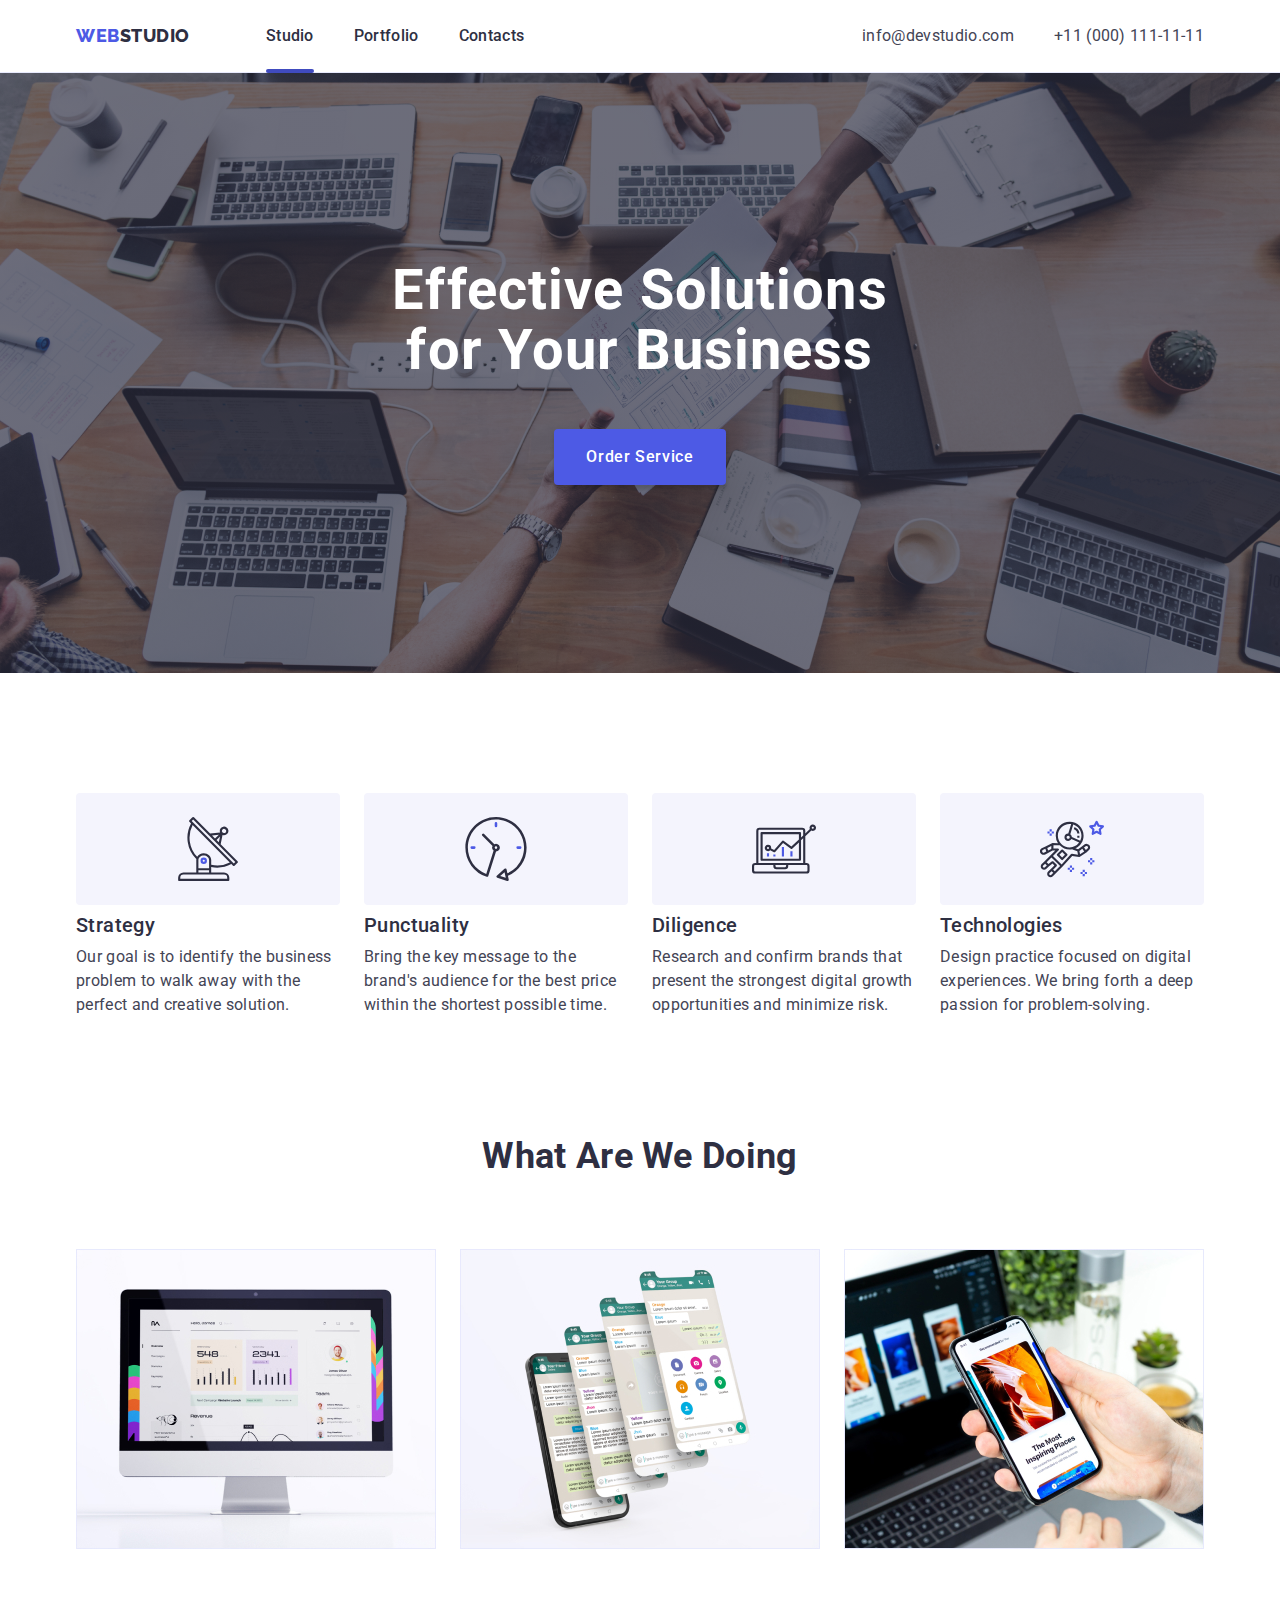
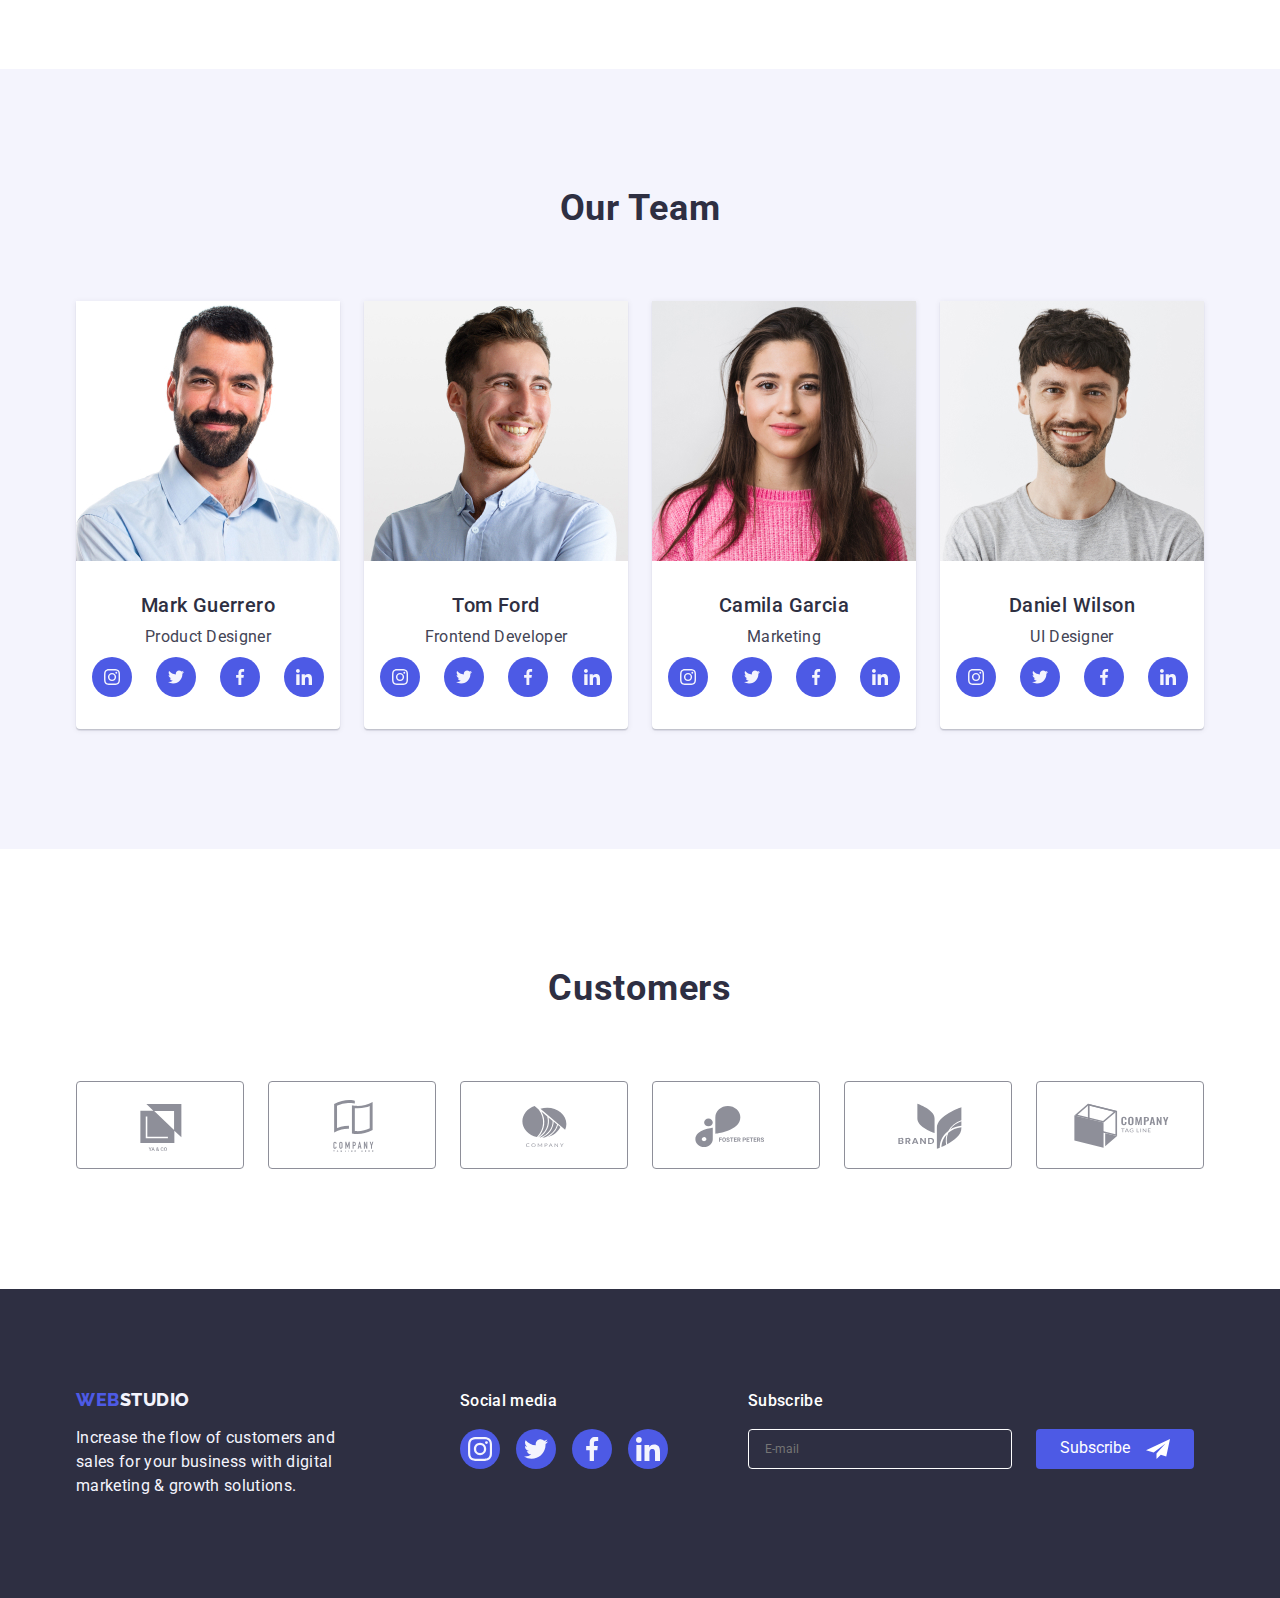
==== index.html @ 0173f6ad "add new css files to index.htlm" ====
<!DOCTYPE html>
<html lang="en">
  <head>
    <meta charset="UTF-8" />
    <meta http-equiv="X-UA-Compatible" content="IE=edge" />
    <meta name="viewport" content="width=device-width, initial-scale=1.0" />
    <title>WebStudio</title>
    <link rel="preconnect" href="https://fonts.googleapis.com" />
    <link rel="preconnect" href="https://fonts.gstatic.com" crossorigin />
    <link
      href="https://fonts.googleapis.com/css2?family=Raleway:wght@800&family=Roboto:wght@400;500;700;900&display=swap"
      rel="stylesheet"
    />
    <link
      rel="stylesheet"
      href="https://cdnjs.cloudflare.com/ajax/libs/modern-normalize/1.1.0/modern-normalize.min.css"
    />
    <link rel="stylesheet" href="./css/reset.css" />
    <link rel="stylesheet" href="./css/vars.css" />
    <link rel="stylesheet" href="./css/components.css" />
    <link rel="stylesheet" href="./css/mobile.css" />
    <link rel="stylesheet" href="./css/tablet.css" />
    <link rel="stylesheet" href="./css/descktop.css" />
    <link rel="stylesheet" href="./css/styles.css" />
  </head>
  <body>
    <!-- Шапка сайту -->
    <header class="header">
      <div class="container main-navigation">
        <nav class="main-navigation">
          <a class="logo link" href="./index.html">
            Web<span class="studio">Studio</span>
          </a>
          <ul class="list site-nav">
            <li class="item">
              <a class="nav-list link current" href="./index.html">Studio</a>
            </li>
            <li class="item">
              <a class="nav-list link" href="./portfolio.html">Portfolio</a>
            </li>
            <li class="item"><a class="nav-list link" href="">Contacts</a></li>
          </ul>
        </nav>

        <address class="address">
          <ul class="list address-list">
            <li class="item">
              <a class="address-contact link" href="mailto:info@devstudio.com"
                >info@devstudio.com</a
              >
            </li>
            <li class="item">
              <a class="address-contact link" href="tel:+110001111111"
                >+11 (000) 111-11-11</a
              >
            </li>
          </ul>
        </address>
      </div>
    </header>

    <main>
      <!-- Герой  -->
      <section class="hero">
        <div class="container hero-container">
          <h1 class="hero-title">Effective Solutions for Your Business</h1>

          <button data-modal-open class="hero-button" type="button">
            <span class="hero-button-text">Order Service</span>
          </button>
          <div data-modal class="backdrop is-hidden">
            <div class="modal">
              <button data-modal-close class="modal-close-button" type="button">
                <svg class="close-button" width="8px" height="8px">
                  <use href="./images/icons.svg#icon-close"></use>
                </svg>
              </button>

              <form class="modal-form">
                <h2 class="modal-form-title">
                  Leave your contacts and we will call you back
                </h2>
                <label class="modal-form-label">
                  <span class="modal-form-name">Name</span>
                  <span class="input-wrapper">
                    <input
                      class="modal-form-input"
                      type="text"
                      name="name"
                      required
                    />
                    <svg class="modal-form-icon" width="18px" height="24px">
                      <use href="./images/icons.svg#icon-profile"></use>
                    </svg>
                  </span>
                </label>
                <label class="modal-form-label">
                  <span class="modal-form-name">Phone</span>
                  <span class="input-wrapper">
                    <input
                      class="modal-form-input"
                      type="tel"
                      name="tel"
                      required
                    />
                    <svg class="modal-form-icon" width="18px" height="24px">
                      <use href="./images/icons.svg#icon-phone"></use>
                    </svg>
                  </span>
                </label>
                <label class="modal-form-label">
                  <span class="modal-form-name">Email</span>
                  <span class="input-wrapper">
                    <input
                      class="modal-form-input"
                      type="email"
                      name="email"
                      required
                    />
                    <svg class="modal-form-icon" width="18px" height="24px">
                      <use href="./images/icons.svg#icon-email"></use>
                    </svg>
                  </span>
                </label>
                <label class="modal-form-label">
                  <span class="modal-form-name">Comment</span>
                  <textarea
                    class="modal-form-comment"
                    name="comment"
                    placeholder="Text input"
                    required
                  ></textarea>
                </label>
                <input
                  class="checkbox visually-hidden"
                  type="checkbox"
                  id="check"
                />
                <label class="checkbox-wrap" for="check">
                  <span class="custom-checkbox">
                    <svg class="custom-icon" width="10px" height="8px">
                      <use href="./images/icons.svg#icon-done"></use>
                    </svg>
                  </span>
                  <p class="checkbox-desc">
                    I accept the terms and conditions of the
                    <a class="checkbox-link" href="">Privacy Policy</a>
                  </p>
                </label>
                <button class="modal-form-button" type="submit">Send</button>
              </form>
            </div>
          </div>
        </div>
      </section>
      <!-- Переваги -->
      <section class="advantages">
        <div class="container">
          <h2 hidden class="advantages-title">Advantages</h2>
          <ul class="list advantages-list">
            <li class="item">
              <div class="icon-container">
                <svg class="advantages-icon" width="64" height="64">
                  <use href="./images/icons.svg#icon-antenna"></use>
                </svg>
              </div>

              <h3 class="advantages-name">Strategy</h3>
              <p class="advantages-desc">
                Our goal is to identify the business problem to walk away with
                the perfect and creative solution.
              </p>
            </li>
            <li class="item">
              <div class="icon-container">
                <svg class="advantages-icon" width="64" height="64">
                  <use href="./images/icons.svg#icon-clock"></use>
                </svg>
              </div>
              <h3 class="advantages-name">Punctuality</h3>
              <p class="advantages-desc">
                Bring the key message to the brand's audience for the best price
                within the shortest possible time.
              </p>
            </li>
            <li class="item">
              <div class="icon-container">
                <svg class="advantages-icon" width="64" height="64">
                  <use href="./images/icons.svg#icon-diagram"></use>
                </svg>
              </div>
              <h3 class="advantages-name">Diligence</h3>
              <p class="advantages-desc">
                Research and confirm brands that present the strongest digital
                growth opportunities and minimize risk.
              </p>
            </li>
            <li class="item">
              <div class="icon-container">
                <svg class="advantages-icon" width="64" height="64">
                  <use href="./images/icons.svg#icon-astronaut"></use>
                </svg>
              </div>
              <h3 class="advantages-name">Technologies</h3>
              <p class="advantages-desc">
                Design practice focused on digital experiences. We bring forth a
                deep passion for problem-solving.
              </p>
            </li>
          </ul>
        </div>
      </section>
      <!-- Чим ми займаємось -->
      <section class="examples">
        <div class="container">
          <h2 class="examples-title">What are we doing</h2>
          <!-- <div class="examples-container"> -->
          <ul class="list examples-container">
            <li class="item">
              <img src="./images/img1.jpg" alt="website" width="360" />
            </li>
            <li class="item">
              <img src="./images/img2.jpg" alt="application" width="360" />
            </li>
            <li class="item">
              <img src="./images/img3.jpg" alt="web application" width="360" />
            </li>
          </ul>
          <!-- </div> -->
        </div>
      </section>
      <!-- Наша команда -->
      <section class="team">
        <div class="container">
          <h2 class="team-title">Our Team</h2>
          <ul class="list team-container">
            <li class="teammates-description">
              <img src="./images/mark.jpg" alt="Mark's photo" width="264" />
              <div class="teammates-description-container">
                <h3 class="teammates-name">Mark Guerrero</h3>
                <p class="teammates-position">Product Designer</p>
                <ul class="social-list list">
                  <li class="social-list-item">
                    <a
                      class="social-links"
                      href="https://www.instagram.com/"
                      target="_blank"
                    >
                      <svg class="social-icon" width="16" height="16">
                        <use href="./images/icons.svg#icon-instagram"></use>
                      </svg>
                    </a>
                  </li>
                  <li class="social-list-item">
                    <a
                      class="social-links"
                      href="https://www.twitter.com/"
                      target="_blank"
                    >
                      <svg class="social-icon" width="16" height="16">
                        <use href="./images/icons.svg#icon-twitter"></use>
                      </svg>
                    </a>
                  </li>
                  <li class="social-list-item">
                    <a
                      class="social-links"
                      href="https://www.facebook.com/"
                      target="_blank"
                    >
                      <svg class="social-icon" width="16" height="16">
                        <use href="./images/icons.svg#icon-facebook"></use>
                      </svg>
                    </a>
                  </li>
                  <li class="social-list-item">
                    <a
                      class="social-links"
                      href="https://linkedin.com/"
                      target="_blank"
                    >
                      <svg class="social-icon" width="16" height="16">
                        <use href="./images/icons.svg#icon-linkedin"></use>
                      </svg>
                    </a>
                  </li>
                </ul>
              </div>
            </li>
            <li class="teammates-description">
              <img src="./images/tom.jpg" alt="Tom's photo" width="264" />
              <div class="teammates-description-container">
                <h3 class="teammates-name">Tom Ford</h3>
                <p class="teammates-position">Frontend Developer</p>
                <ul class="social-list list">
                  <li class="social-list-item">
                    <a
                      class="social-links"
                      href="https://www.instagram.com/"
                      target="_blank"
                    >
                      <svg class="social-icon" width="16" height="16">
                        <use href="./images/icons.svg#icon-instagram"></use>
                      </svg>
                    </a>
                  </li>
                  <li class="social-list-item">
                    <a
                      class="social-links"
                      href="https://www.twitter.com/"
                      target="_blank"
                    >
                      <svg class="social-icon" width="16" height="16">
                        <use href="./images/icons.svg#icon-twitter"></use>
                      </svg>
                    </a>
                  </li>
                  <li class="social-list-item">
                    <a
                      class="social-links"
                      href="https://www.facebook.com/"
                      target="_blank"
                    >
                      <svg class="social-icon" width="16" height="16">
                        <use href="./images/icons.svg#icon-facebook"></use>
                      </svg>
                    </a>
                  </li>
                  <li class="social-list-item">
                    <a
                      class="social-links"
                      href="https://linkedin.com/"
                      target="_blank"
                    >
                      <svg class="social-icon" width="16" height="16">
                        <use href="./images/icons.svg#icon-linkedin"></use>
                      </svg>
                    </a>
                  </li>
                </ul>
              </div>
            </li>
            <li class="teammates-description">
              <img src="./images/camila.jpg" alt="Camila's photo" width="264" />
              <div class="teammates-description-container">
                <h3 class="teammates-name">Camila Garcia</h3>
                <p class="teammates-position">Marketing</p>
                <ul class="social-list list">
                  <li class="social-list-item">
                    <a
                      class="social-links"
                      href="https://www.instagram.com/"
                      target="_blank"
                    >
                      <svg class="social-icon" width="16" height="16">
                        <use href="./images/icons.svg#icon-instagram"></use>
                      </svg>
                    </a>
                  </li>
                  <li class="social-list-item">
                    <a
                      class="social-links"
                      href="https://www.twitter.com/"
                      target="_blank"
                    >
                      <svg class="social-icon" width="16" height="16">
                        <use href="./images/icons.svg#icon-twitter"></use>
                      </svg>
                    </a>
                  </li>
                  <li class="social-list-item">
                    <a
                      class="social-links"
                      href="https://www.facebook.com/"
                      target="_blank"
                    >
                      <svg class="social-icon" width="16" height="16">
                        <use href="./images/icons.svg#icon-facebook"></use>
                      </svg>
                    </a>
                  </li>
                  <li class="social-list-item">
                    <a
                      class="social-links"
                      href="https://linkedin.com/"
                      target="_blank"
                    >
                      <svg class="social-icon" width="16" height="16">
                        <use href="./images/icons.svg#icon-linkedin"></use>
                      </svg>
                    </a>
                  </li>
                </ul>
              </div>
            </li>
            <li class="teammates-description">
              <img src="./images/daniel.jpg" alt="Daniel's photo" width="264" />
              <div class="teammates-description-container">
                <h3 class="teammates-name">Daniel Wilson</h3>
                <p class="teammates-position">UI Designer</p>
                <ul class="social-list list">
                  <li class="social-list-item">
                    <a
                      class="social-links"
                      href="https://www.instagram.com/"
                      target="_blank"
                    >
                      <svg class="social-icon" width="16" height="16">
                        <use href="./images/icons.svg#icon-instagram"></use>
                      </svg>
                    </a>
                  </li>
                  <li class="social-list-item">
                    <a
                      class="social-links"
                      href="https://www.twitter.com/"
                      target="_blank"
                    >
                      <svg class="social-icon" width="16" height="16">
                        <use href="./images/icons.svg#icon-twitter"></use>
                      </svg>
                    </a>
                  </li>
                  <li class="social-list-item">
                    <a
                      class="social-links"
                      href="https://www.facebook.com/"
                      target="_blank"
                    >
                      <svg class="social-icon" width="16" height="16">
                        <use href="./images/icons.svg#icon-facebook"></use>
                      </svg>
                    </a>
                  </li>
                  <li class="social-list-item">
                    <a
                      class="social-links"
                      href="https://linkedin.com/"
                      target="_blank"
                    >
                      <svg class="social-icon" width="16" height="16">
                        <use href="./images/icons.svg#icon-linkedin"></use>
                      </svg>
                    </a>
                  </li>
                </ul>
              </div>
            </li>
          </ul>
        </div>
      </section>
      <!-- Клієнти -->
      <section class="section customers">
        <div class="container">
          <h2 class="customer-section-title">Customers</h2>
          <ul class="customers-list list">
            <li class="customers-item">
              <a class="customers-link" href=""
                ><svg class="customers-icon" width="104" height="56">
                  <use href="./images/icons.svg#icon-Logo1"></use>
                </svg>
              </a>
            </li>
            <li class="customers-item">
              <a href="" class="customers-link"
                ><svg class="customers-icon" width="104" height="56">
                  <use href="./images/icons.svg#icon-Logo2"></use>
                </svg>
              </a>
            </li>
            <li class="customers-item">
              <a href="" class="customers-link"
                ><svg class="customers-icon" width="104" height="56">
                  <use href="./images/icons.svg#icon-Logo3"></use>
                </svg>
              </a>
            </li>
            <li class="customers-item">
              <a href="" class="customers-link"
                ><svg class="customers-icon" width="104" height="56">
                  <use href="./images/icons.svg#icon-Logo4"></use>
                </svg>
              </a>
            </li>
            <li class="customers-item">
              <a href="" class="customers-link">
                <svg class="customers-icon" width="104" height="56">
                  <use href="./images/icons.svg#icon-Logo5"></use>
                </svg>
              </a>
            </li>
            <li class="customers-item">
              <a href="" class="customers-link"
                ><svg class="customers-icon" width="104" height="56">
                  <use href="./images/icons.svg#icon-Logo6"></use>
                </svg>
              </a>
            </li>
          </ul>
        </div>
      </section>
    </main>
    <!-- Футер -->
    <footer class="footer">
      <div class="container footer-container">
        <div class="container-logo">
          <a class="logo link" href="./index.html">
            Web<span class="studio-footer">Studio</span>
          </a>
          <p class="footer-desc">
            Increase the flow of customers and sales for your business with
            digital marketing & growth solutions.
          </p>
        </div>

        <div class="footer-social-container">
          <p class="social-media-title">Social media</p>
          <ul class="list footer-social">
            <li class="footer-social-item">
              <a
                class="footer-social-link"
                href="https://www.instagram.com/"
                target="blank"
                ><svg class="footer-social-icon" width="24" height="24">
                  <use href="./images/icons.svg#icon-instagram"></use>
                </svg>
              </a>
            </li>
            <li class="footer-social-item">
              <a
                class="footer-social-link"
                href="https://www.twitter.com/"
                target="blank"
                ><svg class="footer-social-icon" width="24" height="24">
                  <use href="./images/icons.svg#icon-twitter"></use>
                </svg>
              </a>
            </li>
            <li class="footer-social-item">
              <a
                class="footer-social-link"
                href="https://www.facebook.com/"
                target="blank"
                ><svg class="footer-social-icon" width="24" height="24">
                  <use href="./images/icons.svg#icon-facebook"></use>
                </svg>
              </a>
            </li>
            <li class="footer-social-item">
              <a
                class="footer-social-link"
                href="https://linkedin.com/"
                target="blank"
                ><svg class="footer-social-icon" width="24" height="24">
                  <use href="./images/icons.svg#icon-linkedin"></use>
                </svg>
              </a>
            </li>
          </ul>
        </div>
        <div class="footer-subscribe-container">
          <p class="subscribe-title">Subscribe</p>
          <form class="footer-form-name">
            <label class="footer-form-label">
              <input
                class="footer-form-input"
                type="email"
                name="email"
                placeholder="E-mail"
              />
            </label>
            <button class="footer-subscribe-btn" type="submit">
              Subscribe
              <svg class="footer-subscribe-icon" width="24px" height="24px">
                <use href="./images/icons.svg#icon-subscribe"></use>
              </svg>
            </button>
          </form>
        </div>
      </div>
    </footer>
    <script src="./js/modal.js"></script>
  </body>
</html>
---- css/styles.css ----
:root {
  --main-color: #2e2f42;
  --brand-color: #4d5ae5;
  --white-color: #ffffff;
  --text-color: #434455;
  --cloud-color: #f4f4fd;
  --button-active-color: #404bbf;
  --accent-color: #e7e9fc;
  --main-logo-color: #8e8f99;
  --success-color: #31d0aa;
  --anim-transition: 250ms cubic-bezier(0.4, 0, 0.2, 1);
}

body {
  font-family: "Roboto", sans-serif;
  color: #434455;
  /* position: relative;
  width: 1440px;
  height: 2592px; */
  letter-spacing: 0.02em;
  background: var(--white-color);
}

.container {
  margin-left: auto;
  margin-right: auto;
  width: 1158px;
  padding-left: 15px;
  padding-right: 15px;
  /* outline: 2px solid tomato; */
}
/* Утіліти */
textarea {
  resize: none;
}
.list {
  list-style-type: none;
  padding: 0;
  margin: 0;
}
.link {
  text-decoration: none;
  transition: color var(--anim-transition);
}
img {
  display: block;
}
h1,
h2,
h3,
h4,
h5,
h6,
p {
  margin: 0;
  padding: 0;
}
/* Header */
.main-navigation {
  display: flex;
  align-items: center;
}
.header {
  border-bottom: 1px solid #e7e9fc;
  box-shadow: 0px 2px 1px rgba(46, 47, 66, 0.08),
    0px 1px 1px rgba(46, 47, 66, 0.16), 0px 1px 6px rgba(46, 47, 66, 0.08);
}
.logo {
  font-family: "Raleway", sans-serif;
  font-style: normal;
  font-weight: 800;
  font-size: 18px;
  line-height: 1.17;
  color: var(--brand-color);
  letter-spacing: 0.03em;
  align-items: center;
  text-transform: uppercase;
  text-decoration: none;
  margin-right: 76px;
}

.studio {
  font-family: "Raleway", sans-serif;
  font-style: normal;
  font-weight: 800;
  font-size: 18px;
  line-height: 1.2;
  color: var(--main-color);
  align-items: center;
  text-transform: uppercase;
}
/* Site Nav */
.site-nav {
  display: flex;
}

.site-nav {
  gap: 40px;
}
.site-nav .link {
  display: block;
  padding-top: 24px;
  padding-bottom: 24px;
}
.site-nav .item {
  position: relative;
}
.current::after {
  content: "";
  position: absolute;
  width: 100%;
  height: 4px;
  bottom: -1px;
  left: 0;
  background-color: var(--button-active-color);
  border-radius: 2px;
}
/* Address */
.address {
  display: flex;
  font-style: normal;
  margin-left: auto;
}
.address-list {
  display: flex;
  align-items: center;
  gap: 40px;
}

.nav-list {
  font-style: normal;
  font-weight: 500;
  font-size: 16px;
  line-height: 1.5;
  color: var(--main-color);
}
.list .link:hover,
.list .link:focus {
  color: var(--button-active-color);
}

.address-contact {
  font-style: normal;
  font-weight: 400;
  font-size: 16px;
  line-height: 1.5;
  color: var(--text-color);
  text-decoration: none;
  transition: color var(--anim-transition);
}
.address-contact:hover,
.address-contact:focus {
  color: var(--button-active-color);
}
.address-list .link {
  display: block;
  padding-top: 24px;
  padding-bottom: 24px;
}
/* Hero */
.hero {
  max-width: 1440px;
  height: 600px;
  background: var(--main-color);
  text-align: center;
  margin-left: auto;
  margin-right: auto;
  padding: 188px 0px;
  background-image: linear-gradient(
      rgba(46, 47, 66, 0.7),
      rgba(46, 47, 66, 0.7)
    ),
    url(../images/people-office.jpg);
  background-repeat: no-repeat;
  background-position: center;
  background-size: cover;
}

.hero-title {
  max-width: 496px;
  margin-top: 0;
  margin-bottom: 48px;
  margin-left: auto;
  margin-right: auto;
  font-style: normal;
  font-weight: 700;
  font-size: 56px;
  line-height: 1.07;
  letter-spacing: 0.02em;
  color: var(--white-color);
}
.hero-button {
  display: block;
  transition: background-color var(--anim-transition);
}

.hero-button {
  font-family: "Roboto", sans-serif;
  font-weight: 500;
  font-size: 16px;
  line-height: 1.5;
  letter-spacing: 0.04em;
  margin-top: 48px;
  margin-right: auto;
  margin-left: auto;
  min-width: 169px;
  height: 56px;
  padding: 16px 32px;
  color: var(--white-color);
  background: var(--brand-color);
  box-shadow: 0px 4px 4px rgba(0, 0, 0, 0.15);
  border-radius: 4px;
  border: none;
  cursor: pointer;
}
.hero-button:hover,
.hero-button:focus {
  background-color: var(--button-active-color);
}

/* Advantages */
.advantages {
  padding: 120px 0px;
}
.advantages > ul {
  list-style-type: none;
}
.advantages-list {
  display: flex;
  flex-wrap: wrap;
}
.advantages-list .item {
  width: 264px;
  margin-right: 24px;
}
.advantages-list .item:nth-child(4n) {
  margin-right: 0px;
}
.icon-container {
  display: flex;
  background-color: var(--cloud-color);
  width: 264px;
  height: 112px;
  margin-bottom: 8px;
  border-radius: 4px;
  align-items: center;
  justify-content: center;
}
.advantages-icon {
  width: 64px;
  height: 64px;
}

.advantages-name {
  margin-bottom: 8px;
  font-style: normal;
  font-weight: 500;
  font-size: 20px;
  line-height: 1.2;
  letter-spacing: 0.02em;
  color: var(--main-color);
}
.advantages-desc {
  margin-top: 0;
  margin-bottom: 0;
  font-size: 16px;
  line-height: 1.5;
  color: var(--text-color);
}
/* Examples */
.examples {
  padding-bottom: 120px;
}
.examples > ul {
  list-style-type: none;
}
.examples-title {
  margin-bottom: 72px;
  font-style: normal;
  font-weight: 700;
  font-size: 36px;
  line-height: 1.11;
  text-align: center;
  text-transform: capitalize;
  color: var(--main-color);
}
.examples-container {
  display: flex;
  flex-wrap: wrap;
  gap: 24px;
}
.examples-container .item {
  width: calc((100% - 48px) / 3);
}
/* Team */
.team {
  background: var(--cloud-color);
  padding: 120px 0px;
}
.team > ul {
  list-style-type: none;
}
.team-title {
  margin-bottom: 72px;
  font-style: normal;
  font-weight: 700;
  font-size: 36px;
  line-height: 1.11;
  text-align: center;
  letter-spacing: 0.02em;
  text-transform: capitalize;
  color: var(--main-color);
}
.teammates-description {
  background-color: var(--white-color);
  box-shadow: 0px 1px 6px rgba(46, 47, 66, 0.08),
    0px 1px 1px rgba(46, 47, 66, 0.16), 0px 2px 1px rgba(46, 47, 66, 0.08);
}
.teammates-name {
  margin-bottom: 8px;
  text-align: center;
  font-style: normal;
  font-weight: 500;
  font-size: 20px;
  line-height: 1.2;
  letter-spacing: 0.02em;
  color: var(--main-color);
}
.teammates-position {
  text-align: center;
  margin: 0;
  font-size: 16px;
  line-height: 1.5;
  color: var(--text-color);
}
.team-container {
  display: flex;
  flex-wrap: wrap;
  /* padding-bottom: 120px; */
  gap: 24px;
}
.team-container .teammates-description {
  width: calc((100% - 72px) / 4);
  border-radius: 0px 0px 4px 4px;
}
.teammates-description-container {
  padding: 32px 0;
}
.social-list {
  display: flex;
  margin-top: 8px;
  gap: 24px;
  justify-content: center;
}
.social-list-item {
  width: 40px;
  height: 40px;
}
.social-links {
  display: flex;
  background-color: var(--brand-color);
  width: 100%;
  height: 100%;
  justify-content: center;
  align-items: center;
  border-radius: 50%;
  transition: background-color var(--anim-transition);
}
.social-links:hover,
.social-links:focus {
  background-color: var(--button-active-color);
}

.social-icon {
  fill: var(--cloud-color);
}

/* Costumers */
.customers {
  padding: 120px 0;
}
.customer-section-title {
  margin-bottom: 72px;
  font-weight: 700;
  font-size: 36px;
  line-height: 1.1;
  text-align: center;
  text-transform: capitalize;
  letter-spacing: 0.02em;
  color: var(--main-color);
}
.customers-item {
  flex-basis: calc((100% - 120px) / 6);
  height: 88px;
}
.customers-list {
  display: flex;
  gap: 24px;
}
.customers-link {
  display: flex;
  width: 100%;
  height: 100%;
  border: 1px solid var(--main-logo-color);
  border-radius: 4px;
  align-items: center;
  justify-content: center;
  color: var(--main-logo-color);
  transition: color var(--anim-transition), border var(--anim-transition);
}
.customers-icon {
  fill: currentColor;
}
.customers-link:hover,
.customers-link:focus {
  color: var(--button-active-color);
  border: 1px solid var(--button-active-color);
}
/* Footer */
.footer {
  background: var(--main-color);
  margin-top: 0px;
  margin-bottom: 0px;
  padding: 100px 0px;
}
.footer .container {
  display: flex;
  align-items: baseline;
  text-align: start;
}
.container-logo {
  gap: 120px;
}
.studio-footer {
  font-family: "Raleway", sans-serif;
  font-style: normal;
  font-weight: 800;
  font-size: 18px;
  line-height: 1.2;
  letter-spacing: 0.03em;
  text-transform: uppercase;
  color: var(--cloud-color);
}
.footer-desc {
  max-width: 264px;
  font-size: 16px;
  line-height: 1.5;
  color: var(--cloud-color);
}
.container-logo .logo {
  display: inline-block;
  margin-bottom: 16px;
  font-family: "Raleway", sans-serif;
  font-style: normal;
  font-weight: 800;
  font-size: 18px;
  line-height: 1.17;
  letter-spacing: 0.03em;
  text-transform: uppercase;
}
.footer-social-container {
  margin-left: 120px;
}
.social-media-title {
  font-family: "Roboto";
  font-style: normal;
  font-weight: 500;
  font-size: 16px;
  line-height: 1.5;
  letter-spacing: 0.02em;
  color: var(--white-color);
  margin-bottom: 16px;
}
.footer-social {
  display: flex;
  gap: 16px;
}
.footer-social-item {
  width: 40px;
  height: 40px;
}
.footer-social-link {
  display: flex;
  background-color: var(--brand-color);
  width: 100%;
  height: 100%;
  justify-content: center;
  align-items: center;
  border-radius: 50%;
  transition: background-color var(--anim-transition);
}
.footer-social-link:hover,
.footer-social-link:focus {
  background-color: var(--success-color);
}
.footer-social-icon {
  fill: var(--cloud-color);
}
/* Footer Subscribe Section */
.footer-subscribe-container {
  margin-left: 80px;
}
.footer-form-name {
  display: flex;
  justify-content: center;
}
.subscribe-title {
  font-weight: 500;
  font-size: 16px;
  line-height: 1.5;
  letter-spacing: 0.02em;
  color: var(--white-color);
  margin-bottom: 16px;
}
.footer-subscribe-btn {
  display: flex;
  justify-content: center;
  align-items: center;
  padding: 8px 24px;
  margin-left: 24px;
  gap: 16px;
  border: none;
  border-radius: 4px;
  color: var(--white-color);
  background-color: var(--brand-color);
  transition: background-color var(--anim-transition);
  cursor: pointer;
}
.footer-subscribe-btn:hover,
.footer-subscribe-btn:focus {
  background-color: var(--button-active-color);
}
.footer-subscribe-icon {
  fill: var(--white-color);
}
.footer-form-input {
  height: 40px;
  width: 264px;
  padding: 8px 16px;
  color: var(--white-color);
  font-weight: 400;
  font-size: 12px;
  line-height: 2;
  border: 1px solid var(--white-color);
  border-radius: 4px;
  background-color: var(--main-color);
  outline: 1px solid transparent;
  transition: color var(--anim-transition),
    background-color var(--anim-transition), border-color var(--anim-transition);
}
.footer-form-input:hover,
.footer-form-input:focus {
  color: black;
  background-color: var(--white-color);
  border-color: var(--button-active-color);
}

/* Portfolio */

/* Filters */
.filters {
  padding-top: 96px;
  padding-bottom: 120px;
}
.filters > ul {
  list-style-type: none;
}
.filters-button {
  font-family: "Roboto", sans-serif;
  font-weight: 500;
  font-size: 16px;
  padding: 12px 24px;
  line-height: 1.5;
  letter-spacing: 0.04em;
  color: var(--brand-color);
  background: var(--cloud-color);
  border: 1px solid var(--accent-color);
  border-radius: 4px;
  cursor: pointer;
  transition: background-color var(--anim-transition),
    color var(--anim-transition), box-shadow var(--anim-transition),
    border var(--anim-transition);
}

.filters-button:hover,
.filters-button:focus {
  background-color: var(--button-active-color);
  color: var(--white-color);
  box-shadow: 0px 3px 1px rgba(0, 0, 0, 0.1), 0px 2px 1px rgba(0, 0, 0, 0.08),
    0px 2px 2px rgba(0, 0, 0, 0.12);
  /* border-radius: 4px; */
  border: 1px solid transparent;
}
.filters-container {
  display: flex;
  flex-wrap: wrap;
  margin-bottom: 72px;
  justify-content: center;
}
.filters-container .item {
  margin-right: 24px;
}
.filters-container .item:nth-child(5n) {
  margin-right: 0px;
}
/* Examples Portafolio */

.img-box {
  position: relative;
  overflow: hidden;
}
.overlay {
  position: absolute;
  top: 0;
  left: 0;
  width: 360px;
  height: 300px;
  background-color: var(--brand-color);
  padding: 40px 32px;
  color: var(--white-color);
  font-weight: 400;
  font-size: 16px;
  line-height: 1.5;
  letter-spacing: 0.02em;
  transform: translateY(100%);
  transition: transform var(--anim-transition);
}
.project-list .item:hover .overlay {
  transform: translateY(0%);
}

.project-title {
  margin-bottom: 8px;
  font-style: normal;
  font-weight: 500;
  font-size: 20px;
  line-height: 1.2;
  letter-spacing: 0.02em;
  color: var(--main-color);
}
.project-desc {
  font-style: normal;
  font-weight: 400;
  font-size: 16px;
  line-height: 1.5;
  letter-spacing: 0.02em;
  color: var(--text-color);
}
.project-list {
  display: flex;
  flex-wrap: wrap;
  row-gap: 48px;
  column-gap: 24px;
}
.project-link {
  display: block;
  transition: box-shadow var(--anim-transition);
}
.project-list .item {
  width: calc((100% - 48px) / 3);
}
.project-list .item:nth-child(3n) {
  margin-right: 0px;
}

.project-list-description {
  border-bottom: 1px solid var(--accent-color);
  border-left: 1px solid var(--accent-color);
  border-right: 1px solid var(--accent-color);
  padding: 32px 16px;
}
.project-link:hover,
.project-link:focus {
  box-shadow: 0px 1px 6px rgba(46, 47, 66, 0.08),
    0px 1px 1px rgba(46, 47, 66, 0.16), 0px 2px 1px rgba(46, 47, 66, 0.08);
}
/* Modal */
.backdrop.is-hidden {
  opacity: 0;
  visibility: hidden;
  pointer-events: none;
}
.backdrop {
  position: fixed;
  z-index: 100;
  top: 0;
  left: 0;
  width: 100%;
  height: 100%;
  background-color: rgba(46, 47, 66, 0.4);
  opacity: 1;
  transition: opacity var(--anim-transition), transform var(--anim-transition),
    visibility var(--anim-transition);
}
.is-hidden {
  visibility: hidden;
  opacity: 0;
  pointer-events: none;
  transform: scale(1.2);
}
.modal {
  position: absolute;
  width: 408px;
  min-height: 584px;
  top: 50%;
  left: 50%;
  transform: translate(-50%, -50%);
  background: #fcfcfc;
  box-shadow: 0px 1px 1px rgba(0, 0, 0, 0.14), 0px 1px 3px rgba(0, 0, 0, 0.12),
    0px 2px 1px rgba(0, 0, 0, 0.2);
  border-radius: 4px;
  transition: transform var(--anim-transition);
}
.backdrop.is-hidden .modal {
  transform: translate(0);
}

.modal-close-button {
  position: absolute;
  top: 24px;
  right: 24px;
  display: flex;
  justify-content: center;
  align-items: center;
  width: 24px;
  height: 24px;
  background: var(--accent-color);
  border: 1px solid rgba(0, 0, 0, 0.1);
  border-radius: 50%;
  cursor: pointer;
  transition: background-color var(--anim-transition),
    fill var(--anim-transition);
}

.modal-close-button:hover,
.modal-close-button:focus {
  background-color: var(--button-active-color);
}
.modal-close-button:hover .close-button {
  fill: var(--white-color);
}
.modal-form {
  position: absolute;
  top: 72px;
  left: 24px;
}
.modal-form-label {
  display: flex;
  flex-direction: column;
  gap: 8px;
  align-items: flex-start;
}
.modal-form-label:not(:last-child) {
  margin-bottom: 8px;
}
.modal-form-title {
  font-weight: 500;
  font-size: 16px;
  line-height: 1.5;
  margin-bottom: 16px;
  text-align: center;
  letter-spacing: 0.02em;
  color: var(--main-color);
}
.input-wrapper {
  position: relative;
}
.modal-form-icon {
  position: absolute;
  top: 8px;
  left: 16px;
  fill: var(--main-color);
}
.modal-form-input {
  display: block;
  width: 100%;
}
.modal-form-name {
  font-weight: 400;
  font-size: 12px;
  line-height: 1.17;
  letter-spacing: 0.01em;
  color: var(--main-logo-color);
}
.modal-form-input,
.modal-form-comment {
  height: 40px;
  width: 360px;
  padding: 8px 16px;
  padding-left: 40px;
  outline: 1px solid transparent;
  border: 1px solid rgba(46, 47, 66, 0.4);
  border-radius: 4px;
  transition: border-color var(--anim-transition), fill var(--anim-transition);
}
.modal-form-comment {
  padding-left: 16px;
}
.modal-form-comment {
  height: 120px;
}
.modal-form-comment::placeholder {
  font-weight: 400;
  font-size: 12px;
  line-height: 1.17;
  letter-spacing: 0.04em;
  color: rgba(46, 47, 66, 0.4);
}

.modal-form-input:hover,
.modal-form-input:focus {
  border-color: var(--brand-color);
}
.modal-form-input:hover ~ .modal-form-icon,
.modal-form-input:focus ~ .modal-form-icon {
  fill: var(--brand-color);
}
.modal-form-comment:hover,
.modal-form-comment:focus {
  border-color: var(--brand-color);
}
.visually-hidden {
  position: absolute;
  width: 1px;
  height: 1px;
  margin: -1px;
  border: 0;
  padding: 0;

  white-space: nowrap;
  clip-path: inset(100%);
  clip: rect(0 0 0 0);
  overflow: hidden;
}
.custom-checkbox {
  display: flex;
  align-items: center;
  justify-content: center;
  width: 16px;
  height: 16px;
  border: 1px solid rgba(46, 47, 66, 0.4);
  border-radius: 2px;
  color: transparent;
  transition: background-color var(--anim-transition),
    border-colo var(--anim-transition), color var(--anim-transition);
  cursor: pointer;
}

.checkbox-wrap {
  display: flex;
  align-items: center;
}
.custom-icon {
  fill: currentColor;
  transition: fill var(--anim-transition) 250ms;
}

.checkbox:checked + .checkbox-wrap > .custom-checkbox {
  background-color: var(--button-active-color);
  border-color: transparent;
  color: var(--white-color);
}

.checkbox-desc {
  font-weight: 400;
  font-size: 12px;
  line-height: 1.17;
  letter-spacing: 0.04em;
  color: var(--main-logo-color);
  margin-left: 8px;
}

.checkbox-link {
  color: var(--brand-color);
}
.checkbox-link:hover,
.checkbox-link:focus {
  color: var(--button-active-color);
}
.modal-form-button {
  display: block;
  background-color: var(--brand-color);
  color: var(--white-color);
  border: none;
  box-shadow: 0px 4px 4px rgba(0, 0, 0, 0.15);
  border-radius: 4px;
  cursor: pointer;
  padding: 16px 32px;
  min-width: 170px;
  margin: 20px auto;
  transition: background-color var(--anim-transition);
}
.modal-form-button:hover,
.modal-form-button:focus {
  background-color: var(--button-active-color);
}
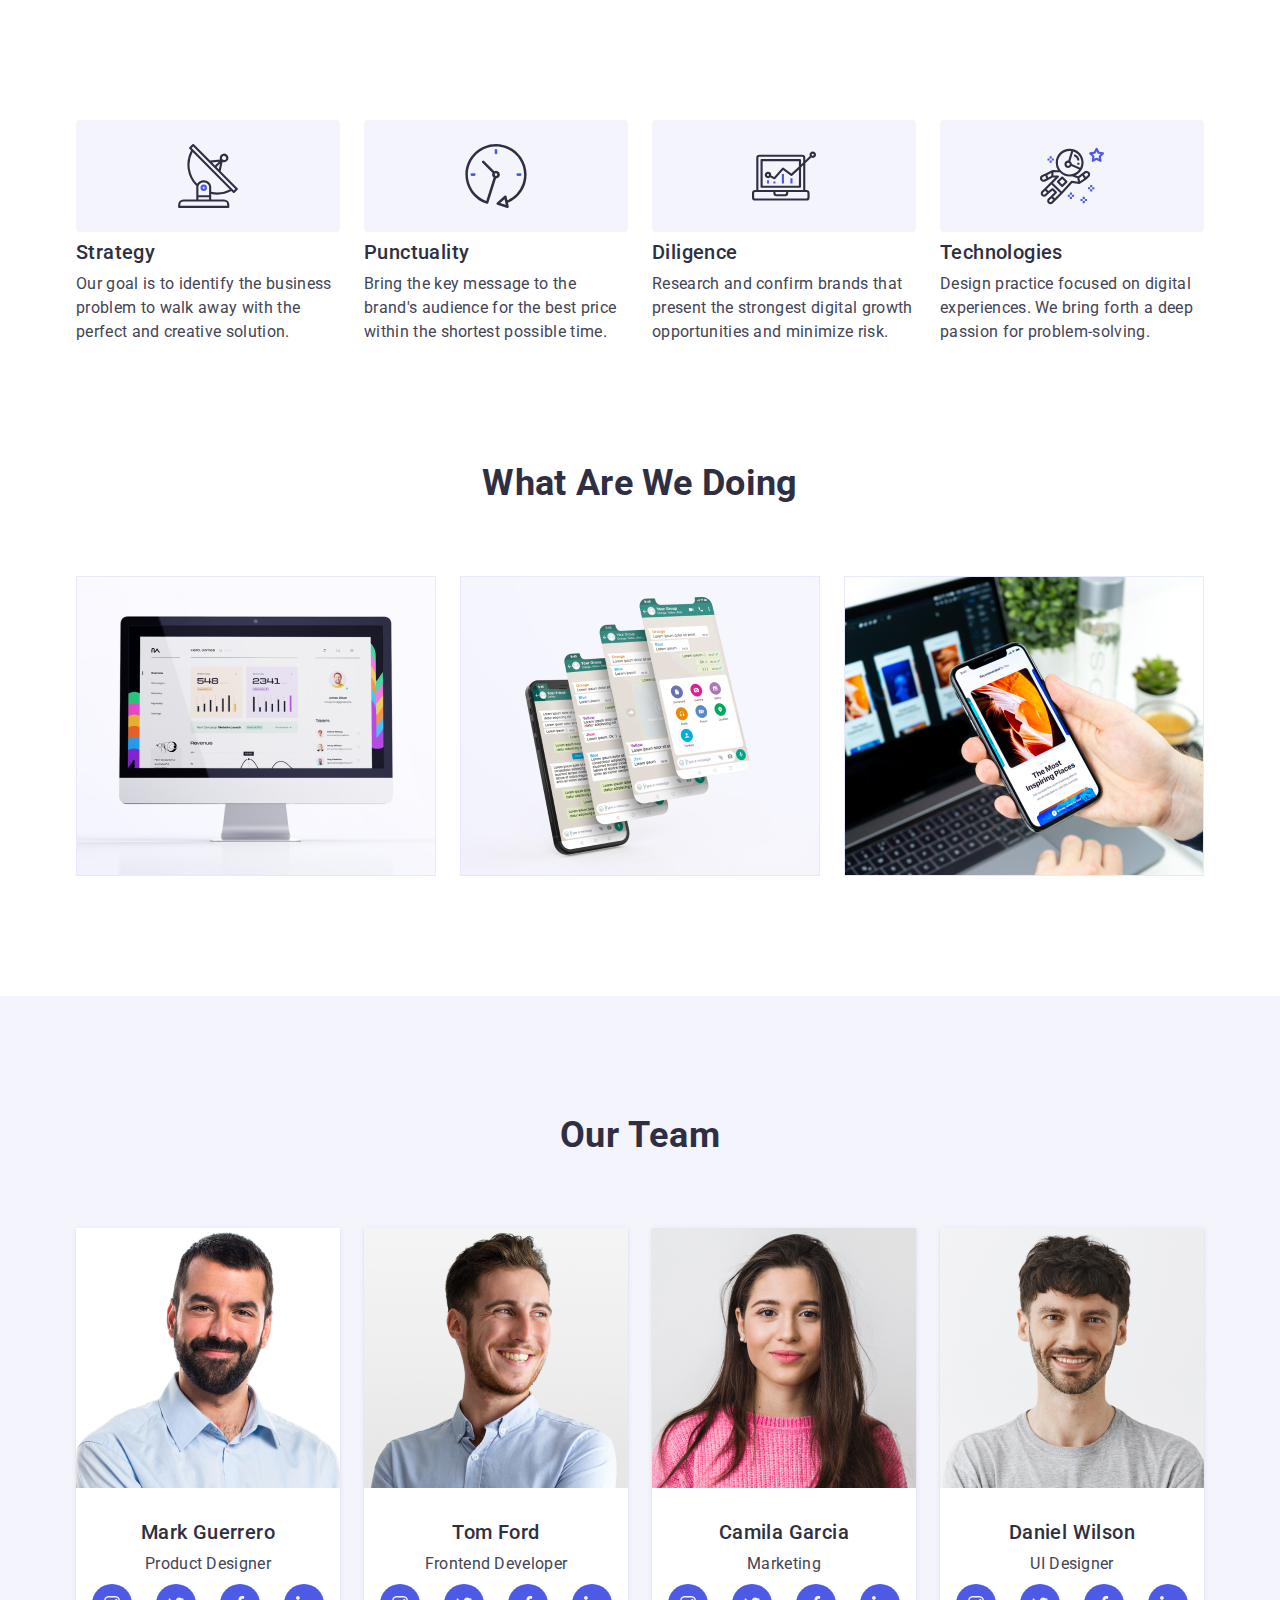
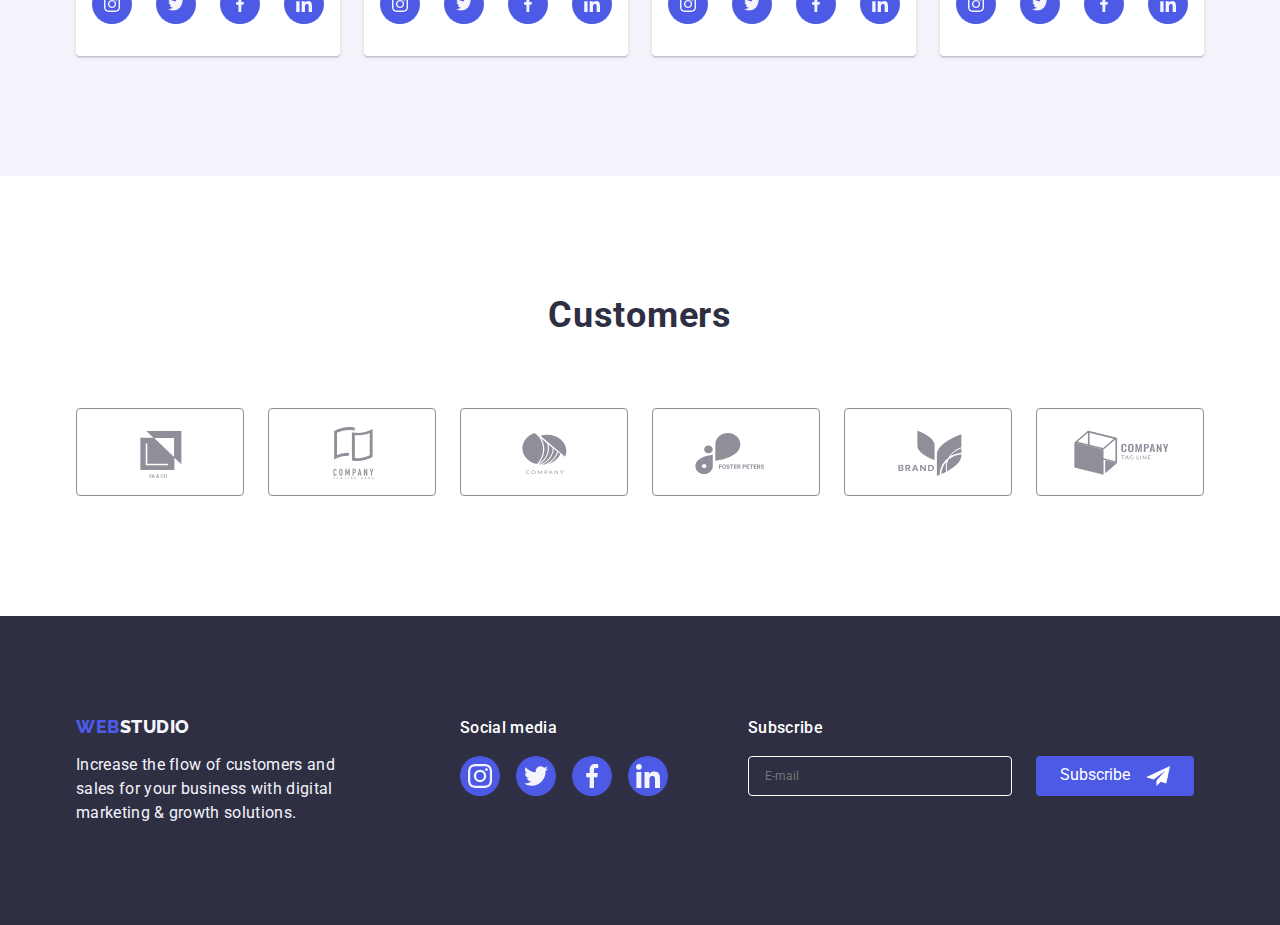
==== commit f5145f90: "doing adaptive" ====
--- a/index.html
+++ b/index.html
@@ -15,6 +15,11 @@
       rel="stylesheet"
       href="https://cdnjs.cloudflare.com/ajax/libs/modern-normalize/1.1.0/modern-normalize.min.css"
     />
+    <style>
+      .overlay {
+        opacity: 0;
+      }
+    </style>
     <link rel="stylesheet" href="./css/reset.css" />
     <link rel="stylesheet" href="./css/vars.css" />
     <link rel="stylesheet" href="./css/components.css" />
@@ -25,7 +30,7 @@
   </head>
   <body>
     <!-- Шапка сайту -->
-    <header class="header">
+    <!-- <header class="header">
       <div class="container main-navigation">
         <nav class="main-navigation">
           <a class="logo link" href="./index.html">
@@ -57,11 +62,11 @@
           </ul>
         </address>
       </div>
-    </header>
+    </header> -->
 
     <main>
       <!-- Герой  -->
-      <section class="hero">
+      <!-- <section class="hero">
         <div class="container hero-container">
           <h1 class="hero-title">Effective Solutions for Your Business</h1>
 
@@ -152,7 +157,7 @@
             </div>
           </div>
         </div>
-      </section>
+      </section> -->
       <!-- Переваги -->
       <section class="advantages">
         <div class="container">
@@ -214,7 +219,7 @@
       <section class="examples">
         <div class="container">
           <h2 class="examples-title">What are we doing</h2>
-          <!-- <div class="examples-container"> -->
+
           <ul class="list examples-container">
             <li class="item">
               <img src="./images/img1.jpg" alt="website" width="360" />
@@ -226,7 +231,6 @@
               <img src="./images/img3.jpg" alt="web application" width="360" />
             </li>
           </ul>
-          <!-- </div> -->
         </div>
       </section>
       <!-- Наша команда -->
--- a/css/vars.css
+++ b/css/vars.css
@@ -0,0 +1,12 @@
+:root {
+  --main-color: #2e2f42;
+  --brand-color: #4d5ae5;
+  --white-color: #ffffff;
+  --text-color: #434455;
+  --cloud-color: #f4f4fd;
+  --button-active-color: #404bbf;
+  --accent-color: #e7e9fc;
+  --main-logo-color: #8e8f99;
+  --success-color: #31d0aa;
+  --anim-transition: 250ms cubic-bezier(0.4, 0, 0.2, 1);
+}
--- a/css/components.css
+++ b/css/components.css
@@ -0,0 +1,27 @@
+body {
+  font-family: "Roboto", sans-serif;
+  color: #434455;
+  /* position: relative;
+  width: 1440px;
+  height: 2592px; */
+  letter-spacing: 0.02em;
+  background: var(--white-color);
+}
+.list {
+  list-style-type: none;
+  padding: 0;
+  margin: 0;
+}
+.visually-hidden {
+  position: absolute;
+  width: 1px;
+  height: 1px;
+  margin: -1px;
+  border: 0;
+  padding: 0;
+
+  white-space: nowrap;
+  clip-path: inset(100%);
+  clip: rect(0 0 0 0);
+  overflow: hidden;
+}
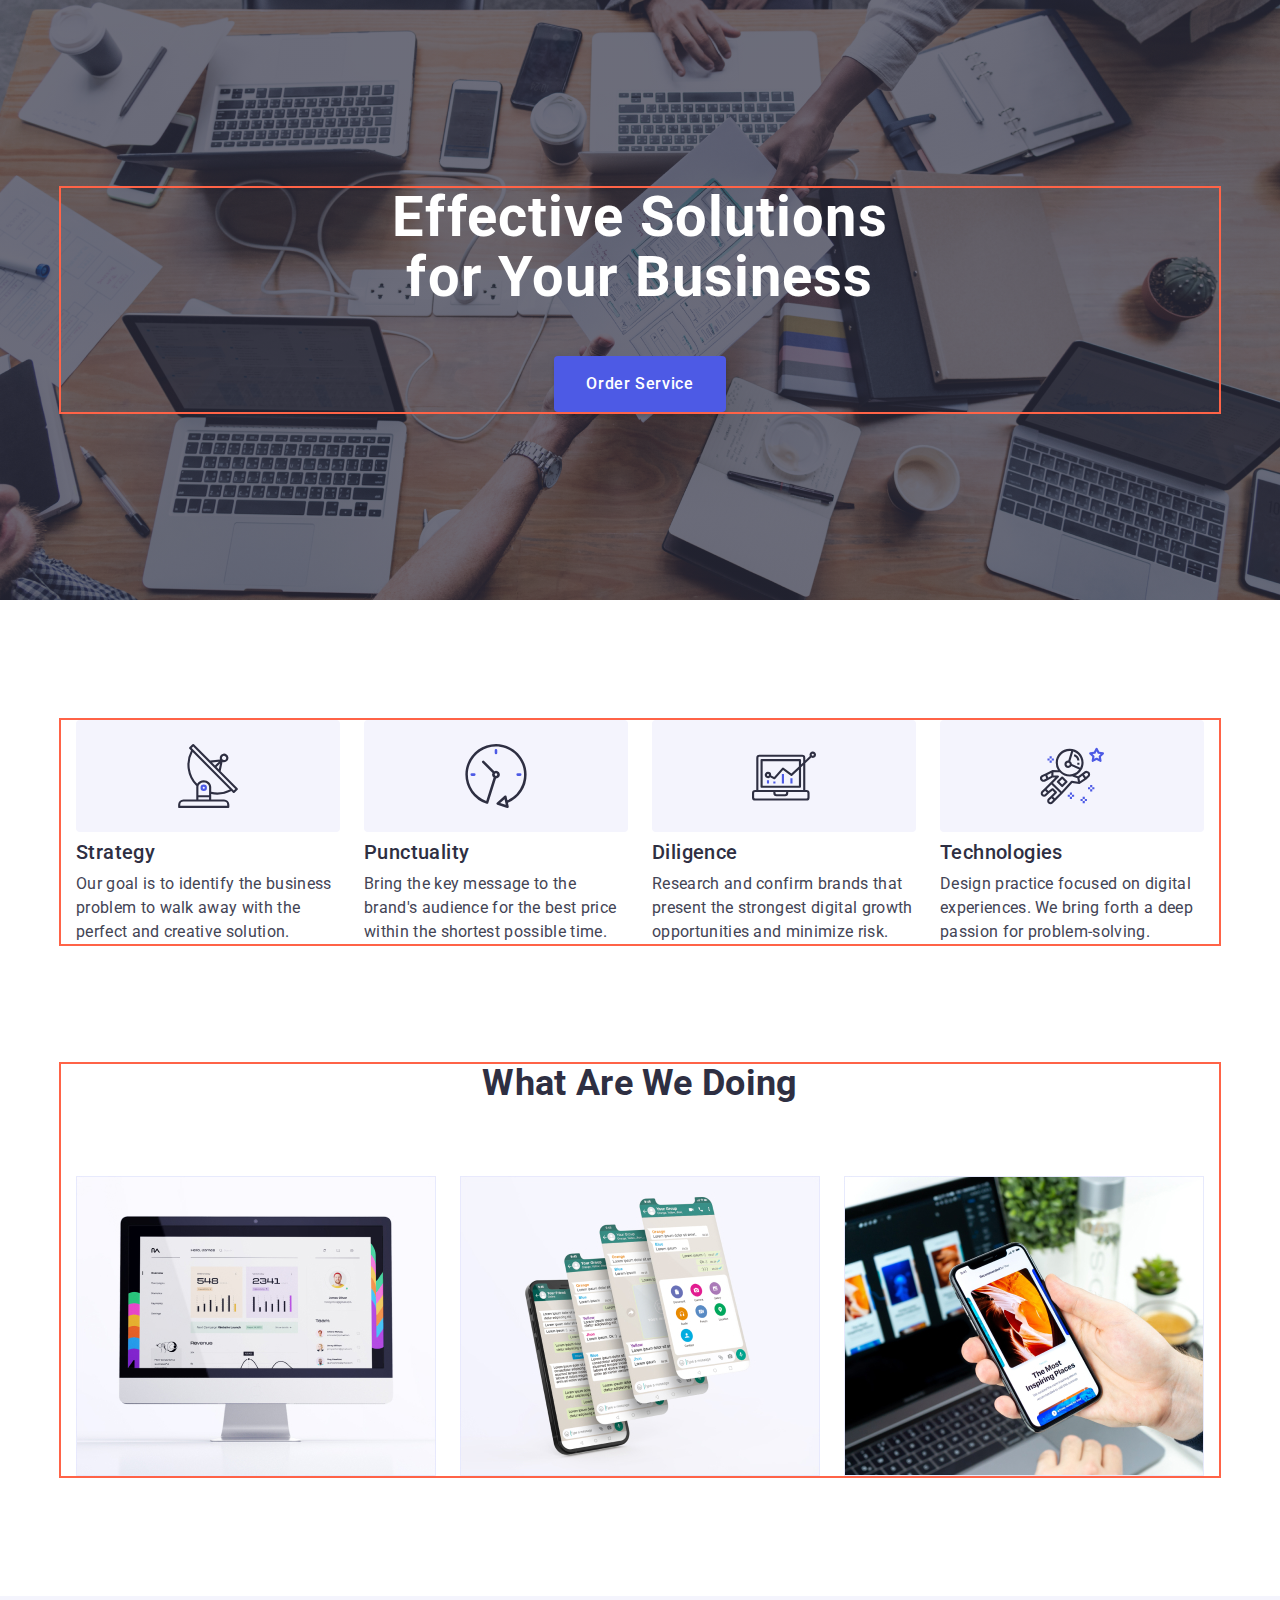
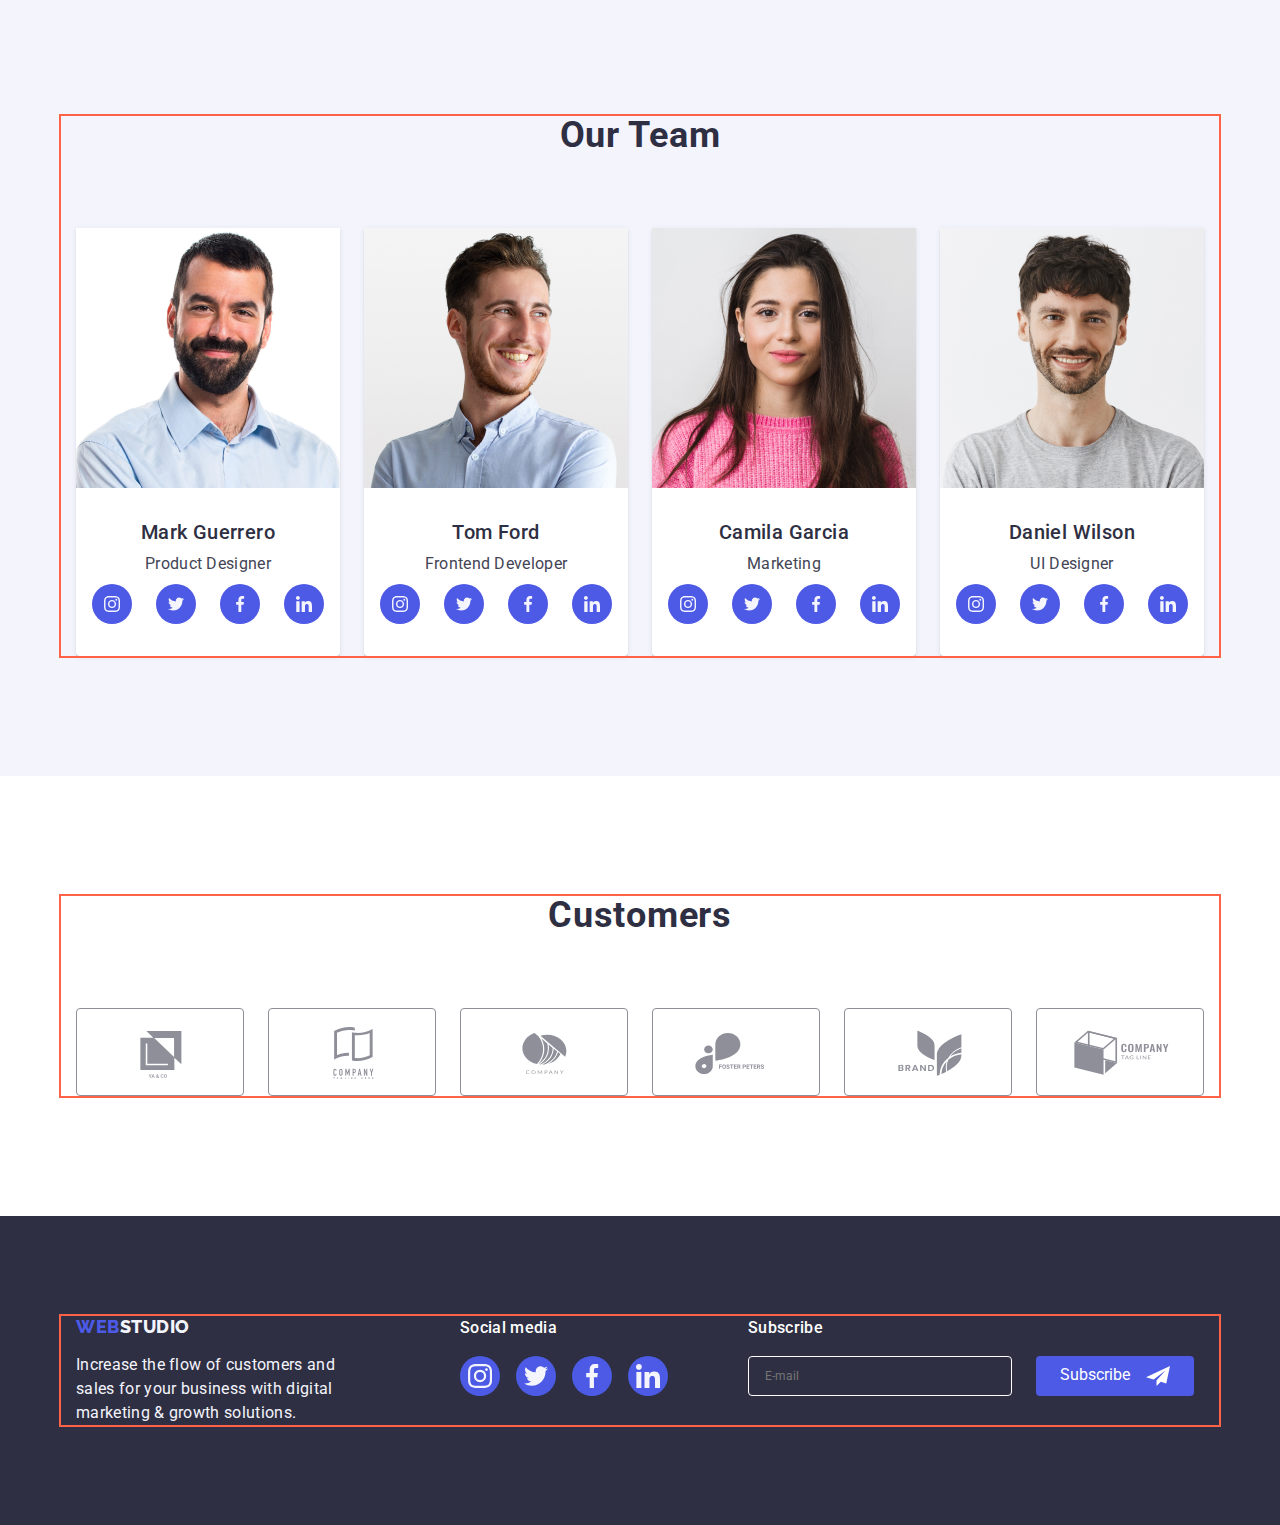
==== commit 21c017ea: "adaptive" ====
--- a/index.html
+++ b/index.html
@@ -66,7 +66,7 @@
 
     <main>
       <!-- Герой  -->
-      <!-- <section class="hero">
+      <section class="hero">
         <div class="container hero-container">
           <h1 class="hero-title">Effective Solutions for Your Business</h1>
 
@@ -157,7 +157,7 @@
             </div>
           </div>
         </div>
-      </section> -->
+      </section>
       <!-- Переваги -->
       <section class="advantages">
         <div class="container">
--- a/css/mobile.css
+++ b/css/mobile.css
@@ -0,0 +1,325 @@
+.container {
+  width: 100%;
+  margin-left: auto;
+  margin-right: auto;
+  padding-left: 16px;
+  padding-right: 16px;
+  text-align: center;
+  outline: 2px solid tomato;
+}
+/* Advantages */
+.advantages {
+  padding-top: 96px;
+  padding-bottom: 96px;
+}
+.advantages-list {
+  display: block;
+}
+.advantages-list .item {
+  margin-bottom: 72px;
+}
+.advantages-name {
+  margin-bottom: 8px;
+  font-style: normal;
+  font-weight: 700;
+  font-size: 36px;
+  line-height: 1.2;
+  letter-spacing: 0.02em;
+  text-align: center;
+  text-transform: capitalize;
+  color: var(--main-color);
+}
+.advantages-desc {
+  margin-top: 0;
+  margin-bottom: 0;
+  font-weight: 500;
+  font-size: 16px;
+  line-height: 1.5;
+  text-align: left;
+  letter-spacing: 0.02em;
+  width: 100%;
+  color: var(--text-color);
+}
+.advantages-icon {
+  display: none;
+}
+.icon-container {
+  display: none;
+}
+/* Examples */
+.examples {
+  display: none;
+}
+/* Team */
+.team {
+  background: var(--cloud-color);
+  padding: 96px 0px;
+}
+.team-container {
+  display: flex;
+  flex-wrap: wrap;
+  justify-content: center;
+  gap: 24px;
+}
+.teammates-description {
+  background-color: var(--white-color);
+  box-shadow: 0px 1px 6px rgba(46, 47, 66, 0.08),
+    0px 1px 1px rgba(46, 47, 66, 0.16), 0px 2px 1px rgba(46, 47, 66, 0.08);
+}
+.teammates-name {
+  margin-bottom: 8px;
+  text-align: center;
+  font-style: normal;
+  font-weight: 500;
+  font-size: 20px;
+  line-height: 1.2;
+  letter-spacing: 0.02em;
+  color: var(--main-color);
+}
+.team-title {
+  margin-bottom: 72px;
+  font-style: normal;
+  font-weight: 700;
+  font-size: 36px;
+  line-height: 1.11;
+  text-align: center;
+  letter-spacing: 0.02em;
+  text-transform: capitalize;
+  color: var(--main-color);
+}
+.teammates-description-container {
+  padding: 32px 0;
+}
+.teammates-position {
+  text-align: center;
+  margin: 0;
+  font-size: 16px;
+  line-height: 1.5;
+  color: var(--text-color);
+}
+.team-container .teammates-description {
+  width: 264px;
+  border-radius: 0px 0px 4px 4px;
+}
+.social-list {
+  display: flex;
+  margin-top: 8px;
+  justify-content: center;
+  gap: 24px;
+}
+.social-list-item {
+  width: 40px;
+  height: 40px;
+}
+.social-links {
+  display: flex;
+  background-color: var(--brand-color);
+  width: 100%;
+  height: 100%;
+  justify-content: center;
+  align-items: center;
+  border-radius: 50%;
+  transition: background-color var(--anim-transition);
+}
+.social-links:hover,
+.social-links:focus {
+  background-color: var(--button-active-color);
+}
+.social-icon {
+  fill: var(--cloud-color);
+}
+
+/* Customers */
+.customers {
+  padding: 96px 0;
+}
+.customer-section-title {
+  margin-bottom: 72px;
+  font-weight: 700;
+  font-size: 36px;
+  line-height: 1.1;
+  text-align: center;
+  text-transform: capitalize;
+  letter-spacing: 0.02em;
+  color: var(--main-color);
+}
+.customers-item {
+  flex-basis: calc((100% - 24px) / 2);
+  height: 88px;
+}
+.customers-list {
+  display: flex;
+  flex-wrap: wrap;
+  justify-content: center;
+  gap: 72px 24px;
+}
+.customers-link {
+  display: flex;
+  width: 100%;
+  height: 100%;
+  border: 1px solid var(--main-logo-color);
+  border-radius: 4px;
+  align-items: center;
+  justify-content: center;
+  color: var(--main-logo-color);
+  transition: color var(--anim-transition), border var(--anim-transition);
+}
+.customers-icon {
+  fill: currentColor;
+}
+.customers-link:hover,
+.customers-link:focus {
+  color: var(--button-active-color);
+  border: 1px solid var(--button-active-color);
+}
+/* Footer */
+.footer {
+  background: var(--main-color);
+  margin-top: 0px;
+  margin-bottom: 0px;
+  padding: 96px 0px;
+}
+.footer .container {
+  display: flex;
+  flex-direction: column;
+  align-items: center;
+  gap: 72px;
+}
+
+.studio-footer {
+  font-family: "Raleway", sans-serif;
+  font-style: normal;
+  font-weight: 800;
+  font-size: 18px;
+  line-height: 1.2;
+  letter-spacing: 0.03em;
+  text-transform: uppercase;
+  color: var(--cloud-color);
+}
+.footer-desc {
+  max-width: 268px;
+  font-weight: 400;
+  font-size: 16px;
+  line-height: 1.5;
+  text-align: left;
+  color: var(--cloud-color);
+}
+.container-logo > .logo {
+  display: inline-block;
+  width: 100%;
+  margin-bottom: 16px;
+  font-family: "Raleway", sans-serif;
+  font-style: normal;
+  font-weight: 800;
+  font-size: 18px;
+  line-height: 1.17;
+  letter-spacing: 0.03em;
+  text-transform: uppercase;
+}
+.social-media-title {
+  font-family: "Roboto";
+  font-style: normal;
+  font-weight: 500;
+  font-size: 16px;
+  line-height: 1.5;
+  letter-spacing: 0.02em;
+  color: var(--white-color);
+  margin-bottom: 16px;
+}
+.footer-social {
+  display: flex;
+  gap: 16px;
+}
+.footer-social-item {
+  width: 40px;
+  height: 40px;
+}
+.footer-social-link {
+  display: flex;
+  background-color: var(--brand-color);
+  width: 100%;
+  height: 100%;
+  justify-content: center;
+  align-items: center;
+  border-radius: 50%;
+  transition: background-color var(--anim-transition);
+}
+.footer-social-link:hover,
+.footer-social-link:focus {
+  background-color: var(--success-color);
+}
+.footer-social-icon {
+  fill: var(--cloud-color);
+}
+/* Footer Subscribe Section */
+.footer-subscribe-container {
+  width: 100%;
+}
+.footer-form-name {
+  width: 100%;
+  display: flex;
+  flex-wrap: wrap;
+  flex-direction: column;
+  gap: 24px;
+  align-items: center;
+  justify-content: center;
+}
+.footer-form-label {
+  display: block;
+  width: 100%;
+}
+.subscribe-title {
+  font-weight: 500;
+  font-size: 16px;
+  line-height: 1.5;
+  letter-spacing: 0.02em;
+  color: var(--white-color);
+  margin-bottom: 16px;
+}
+.footer-subscribe-btn {
+  display: flex;
+  justify-content: center;
+  align-items: center;
+  padding: 8px 24px;
+  gap: 16px;
+  border: none;
+  border-radius: 4px;
+  color: var(--white-color);
+  background-color: var(--brand-color);
+  transition: background-color var(--anim-transition);
+  cursor: pointer;
+}
+.footer-subscribe-btn:hover,
+.footer-subscribe-btn:focus {
+  background-color: var(--button-active-color);
+}
+.footer-subscribe-icon {
+  fill: var(--white-color);
+}
+.footer-form-input {
+  display: block;
+  height: 40px;
+  width: 100%;
+  padding: 8px 16px;
+  color: var(--white-color);
+  font-weight: 400;
+  font-size: 12px;
+  line-height: 2;
+  border: 1px solid var(--text-color);
+  border-radius: 4px;
+  background-color: var(--main-color);
+  outline: 1px solid transparent;
+  transition: color var(--anim-transition),
+    background-color var(--anim-transition), border-color var(--anim-transition);
+}
+.footer-form-input:hover,
+.footer-form-input:focus {
+  color: black;
+  background-color: var(--white-color);
+  border-color: var(--button-active-color);
+}
+@media screen and (min-width: 428px) {
+  .container {
+    width: 428px;
+  }
+}
--- a/css/tablet.css
+++ b/css/tablet.css
@@ -0,0 +1,69 @@
+@media screen and (min-width: 768px) {
+  .container {
+    width: 768px;
+    padding: 0 16px;
+  }
+  .advantages-list {
+    display: flex;
+    flex-wrap: wrap;
+    gap: 24px;
+  }
+  .advantages-name {
+    text-align: left;
+    font-weight: 700;
+    font-size: 36px;
+  }
+  .advantages-desc {
+    width: 356px;
+  }
+  .advantages-list .item {
+    flex-basis: calc((100% - 24px) / 2);
+    margin-bottom: 72px;
+  }
+  .advantages-list .item:nth-child(3) {
+    margin-bottom: 0;
+  }
+  .advantages-list .item:nth-child(4) {
+    margin-bottom: 0;
+  }
+  /* Customers */
+  .customers-item {
+    flex-basis: calc((100% - 48px) / 3);
+    height: 88px;
+  }
+  /* Footer */
+  .footer .container {
+    display: flex;
+    flex-direction: row;
+    flex-wrap: wrap;
+    gap: 24px;
+  }
+  .container-logo {
+    margin-left: 0px;
+  }
+  .container-logo > .logo {
+    display: block;
+    width: 115px;
+  }
+  .footer-desc {
+    width: 264px;
+  }
+  .social-media-title {
+    text-align: left;
+  }
+  .footer-subscribe-container {
+    width: 453px;
+    text-align: left;
+  }
+  .footer-form-name {
+    flex-direction: row;
+    justify-content: start;
+    flex-wrap: nowrap;
+  }
+  .footer-form-label {
+    width: 264px;
+  }
+  .footer-form-input {
+    border: 1px solid var(--text-color);
+  }
+}
--- a/css/descktop.css
+++ b/css/descktop.css
@@ -0,0 +1,102 @@
+@media screen and (min-width: 1158px) {
+  .container {
+    width: 1158px;
+    padding: 0 15px;
+  }
+  /* Advantages */
+  .advantages {
+    padding: 120px 0px;
+  }
+  .advantages-list {
+    display: flex;
+    flex-wrap: wrap;
+    /* gap: 24px; */
+  }
+  .advantages-list .item {
+    flex-basis: calc((100% - 72px) / 4);
+    margin-bottom: 0;
+  }
+  .advantages-name {
+    font-weight: 500;
+    font-size: 20px;
+    text-align: left;
+  }
+  .advantages-desc {
+    font-weight: 400;
+    width: 264px;
+  }
+  .icon-container {
+    display: flex;
+    background-color: var(--cloud-color);
+    width: 264px;
+    height: 112px;
+    margin-bottom: 8px;
+    border-radius: 4px;
+    align-items: center;
+    justify-content: center;
+  }
+  .advantages-icon {
+    display: block;
+    width: 64px;
+    height: 64px;
+  }
+  /* Examples */
+  .examples {
+    display: flex;
+    padding-bottom: 120px;
+  }
+  .examples-container {
+    display: flex;
+    gap: 24px;
+  }
+  .examples-title {
+    margin-bottom: 72px;
+    font-style: normal;
+    font-weight: 700;
+    font-size: 36px;
+    line-height: 1.11;
+    text-align: center;
+    text-transform: capitalize;
+    color: var(--main-color);
+  }
+  .examples-container .item {
+    width: calc((100% - 48px) / 3);
+  }
+  /* Team */
+  .team {
+    padding: 120px 0px;
+  }
+  .team-container .teammates-description {
+    width: calc((100% - 72px) / 4);
+    border-radius: 0px 0px 4px 4px;
+  }
+  /* Customers */
+  .customers {
+    padding: 120px 0;
+  }
+  .customers-item {
+    flex-basis: calc((100% - 120px) / 6);
+    height: 88px;
+  }
+  /* Footer */
+  .footer {
+    padding: 100px 0px;
+  }
+  .footer .container {
+    display: flex;
+    flex-direction: row;
+    align-items: baseline;
+    text-align: start;
+    gap: 0;
+  }
+  .footer-social-container {
+    margin-left: 120px;
+  }
+  .footer-subscribe-container {
+    margin-left: 80px;
+    width: 454px;
+  }
+  .footer-form-input {
+    border: 1px solid var(--white-color);
+  }
+}
--- a/css/styles.css
+++ b/css/styles.css
@@ -1,60 +1,3 @@
-:root {
-  --main-color: #2e2f42;
-  --brand-color: #4d5ae5;
-  --white-color: #ffffff;
-  --text-color: #434455;
-  --cloud-color: #f4f4fd;
-  --button-active-color: #404bbf;
-  --accent-color: #e7e9fc;
-  --main-logo-color: #8e8f99;
-  --success-color: #31d0aa;
-  --anim-transition: 250ms cubic-bezier(0.4, 0, 0.2, 1);
-}
-
-body {
-  font-family: "Roboto", sans-serif;
-  color: #434455;
-  /* position: relative;
-  width: 1440px;
-  height: 2592px; */
-  letter-spacing: 0.02em;
-  background: var(--white-color);
-}
-
-.container {
-  margin-left: auto;
-  margin-right: auto;
-  width: 1158px;
-  padding-left: 15px;
-  padding-right: 15px;
-  /* outline: 2px solid tomato; */
-}
-/* Утіліти */
-textarea {
-  resize: none;
-}
-.list {
-  list-style-type: none;
-  padding: 0;
-  margin: 0;
-}
-.link {
-  text-decoration: none;
-  transition: color var(--anim-transition);
-}
-img {
-  display: block;
-}
-h1,
-h2,
-h3,
-h4,
-h5,
-h6,
-p {
-  margin: 0;
-  padding: 0;
-}
 /* Header */
 .main-navigation {
   display: flex;
@@ -219,341 +162,14 @@
 }
 
 /* Advantages */
-.advantages {
-  padding: 120px 0px;
-}
-.advantages > ul {
-  list-style-type: none;
-}
-.advantages-list {
-  display: flex;
-  flex-wrap: wrap;
-}
-.advantages-list .item {
-  width: 264px;
-  margin-right: 24px;
-}
-.advantages-list .item:nth-child(4n) {
-  margin-right: 0px;
-}
-.icon-container {
-  display: flex;
-  background-color: var(--cloud-color);
-  width: 264px;
-  height: 112px;
-  margin-bottom: 8px;
-  border-radius: 4px;
-  align-items: center;
-  justify-content: center;
-}
-.advantages-icon {
-  width: 64px;
-  height: 64px;
-}
-
-.advantages-name {
-  margin-bottom: 8px;
-  font-style: normal;
-  font-weight: 500;
-  font-size: 20px;
-  line-height: 1.2;
-  letter-spacing: 0.02em;
-  color: var(--main-color);
-}
-.advantages-desc {
-  margin-top: 0;
-  margin-bottom: 0;
-  font-size: 16px;
-  line-height: 1.5;
-  color: var(--text-color);
-}
+
 /* Examples */
-.examples {
-  padding-bottom: 120px;
-}
-.examples > ul {
-  list-style-type: none;
-}
-.examples-title {
-  margin-bottom: 72px;
-  font-style: normal;
-  font-weight: 700;
-  font-size: 36px;
-  line-height: 1.11;
-  text-align: center;
-  text-transform: capitalize;
-  color: var(--main-color);
-}
-.examples-container {
-  display: flex;
-  flex-wrap: wrap;
-  gap: 24px;
-}
-.examples-container .item {
-  width: calc((100% - 48px) / 3);
-}
+
 /* Team */
-.team {
-  background: var(--cloud-color);
-  padding: 120px 0px;
-}
-.team > ul {
-  list-style-type: none;
-}
-.team-title {
-  margin-bottom: 72px;
-  font-style: normal;
-  font-weight: 700;
-  font-size: 36px;
-  line-height: 1.11;
-  text-align: center;
-  letter-spacing: 0.02em;
-  text-transform: capitalize;
-  color: var(--main-color);
-}
-.teammates-description {
-  background-color: var(--white-color);
-  box-shadow: 0px 1px 6px rgba(46, 47, 66, 0.08),
-    0px 1px 1px rgba(46, 47, 66, 0.16), 0px 2px 1px rgba(46, 47, 66, 0.08);
-}
-.teammates-name {
-  margin-bottom: 8px;
-  text-align: center;
-  font-style: normal;
-  font-weight: 500;
-  font-size: 20px;
-  line-height: 1.2;
-  letter-spacing: 0.02em;
-  color: var(--main-color);
-}
-.teammates-position {
-  text-align: center;
-  margin: 0;
-  font-size: 16px;
-  line-height: 1.5;
-  color: var(--text-color);
-}
-.team-container {
-  display: flex;
-  flex-wrap: wrap;
-  /* padding-bottom: 120px; */
-  gap: 24px;
-}
-.team-container .teammates-description {
-  width: calc((100% - 72px) / 4);
-  border-radius: 0px 0px 4px 4px;
-}
-.teammates-description-container {
-  padding: 32px 0;
-}
-.social-list {
-  display: flex;
-  margin-top: 8px;
-  gap: 24px;
-  justify-content: center;
-}
-.social-list-item {
-  width: 40px;
-  height: 40px;
-}
-.social-links {
-  display: flex;
-  background-color: var(--brand-color);
-  width: 100%;
-  height: 100%;
-  justify-content: center;
-  align-items: center;
-  border-radius: 50%;
-  transition: background-color var(--anim-transition);
-}
-.social-links:hover,
-.social-links:focus {
-  background-color: var(--button-active-color);
-}
-
-.social-icon {
-  fill: var(--cloud-color);
-}
 
 /* Costumers */
-.customers {
-  padding: 120px 0;
-}
-.customer-section-title {
-  margin-bottom: 72px;
-  font-weight: 700;
-  font-size: 36px;
-  line-height: 1.1;
-  text-align: center;
-  text-transform: capitalize;
-  letter-spacing: 0.02em;
-  color: var(--main-color);
-}
-.customers-item {
-  flex-basis: calc((100% - 120px) / 6);
-  height: 88px;
-}
-.customers-list {
-  display: flex;
-  gap: 24px;
-}
-.customers-link {
-  display: flex;
-  width: 100%;
-  height: 100%;
-  border: 1px solid var(--main-logo-color);
-  border-radius: 4px;
-  align-items: center;
-  justify-content: center;
-  color: var(--main-logo-color);
-  transition: color var(--anim-transition), border var(--anim-transition);
-}
-.customers-icon {
-  fill: currentColor;
-}
-.customers-link:hover,
-.customers-link:focus {
-  color: var(--button-active-color);
-  border: 1px solid var(--button-active-color);
-}
+
 /* Footer */
-.footer {
-  background: var(--main-color);
-  margin-top: 0px;
-  margin-bottom: 0px;
-  padding: 100px 0px;
-}
-.footer .container {
-  display: flex;
-  align-items: baseline;
-  text-align: start;
-}
-.container-logo {
-  gap: 120px;
-}
-.studio-footer {
-  font-family: "Raleway", sans-serif;
-  font-style: normal;
-  font-weight: 800;
-  font-size: 18px;
-  line-height: 1.2;
-  letter-spacing: 0.03em;
-  text-transform: uppercase;
-  color: var(--cloud-color);
-}
-.footer-desc {
-  max-width: 264px;
-  font-size: 16px;
-  line-height: 1.5;
-  color: var(--cloud-color);
-}
-.container-logo .logo {
-  display: inline-block;
-  margin-bottom: 16px;
-  font-family: "Raleway", sans-serif;
-  font-style: normal;
-  font-weight: 800;
-  font-size: 18px;
-  line-height: 1.17;
-  letter-spacing: 0.03em;
-  text-transform: uppercase;
-}
-.footer-social-container {
-  margin-left: 120px;
-}
-.social-media-title {
-  font-family: "Roboto";
-  font-style: normal;
-  font-weight: 500;
-  font-size: 16px;
-  line-height: 1.5;
-  letter-spacing: 0.02em;
-  color: var(--white-color);
-  margin-bottom: 16px;
-}
-.footer-social {
-  display: flex;
-  gap: 16px;
-}
-.footer-social-item {
-  width: 40px;
-  height: 40px;
-}
-.footer-social-link {
-  display: flex;
-  background-color: var(--brand-color);
-  width: 100%;
-  height: 100%;
-  justify-content: center;
-  align-items: center;
-  border-radius: 50%;
-  transition: background-color var(--anim-transition);
-}
-.footer-social-link:hover,
-.footer-social-link:focus {
-  background-color: var(--success-color);
-}
-.footer-social-icon {
-  fill: var(--cloud-color);
-}
-/* Footer Subscribe Section */
-.footer-subscribe-container {
-  margin-left: 80px;
-}
-.footer-form-name {
-  display: flex;
-  justify-content: center;
-}
-.subscribe-title {
-  font-weight: 500;
-  font-size: 16px;
-  line-height: 1.5;
-  letter-spacing: 0.02em;
-  color: var(--white-color);
-  margin-bottom: 16px;
-}
-.footer-subscribe-btn {
-  display: flex;
-  justify-content: center;
-  align-items: center;
-  padding: 8px 24px;
-  margin-left: 24px;
-  gap: 16px;
-  border: none;
-  border-radius: 4px;
-  color: var(--white-color);
-  background-color: var(--brand-color);
-  transition: background-color var(--anim-transition);
-  cursor: pointer;
-}
-.footer-subscribe-btn:hover,
-.footer-subscribe-btn:focus {
-  background-color: var(--button-active-color);
-}
-.footer-subscribe-icon {
-  fill: var(--white-color);
-}
-.footer-form-input {
-  height: 40px;
-  width: 264px;
-  padding: 8px 16px;
-  color: var(--white-color);
-  font-weight: 400;
-  font-size: 12px;
-  line-height: 2;
-  border: 1px solid var(--white-color);
-  border-radius: 4px;
-  background-color: var(--main-color);
-  outline: 1px solid transparent;
-  transition: color var(--anim-transition),
-    background-color var(--anim-transition), border-color var(--anim-transition);
-}
-.footer-form-input:hover,
-.footer-form-input:focus {
-  color: black;
-  background-color: var(--white-color);
-  border-color: var(--button-active-color);
-}
 
 /* Portfolio */
 
@@ -819,19 +435,6 @@
 .modal-form-comment:focus {
   border-color: var(--brand-color);
 }
-.visually-hidden {
-  position: absolute;
-  width: 1px;
-  height: 1px;
-  margin: -1px;
-  border: 0;
-  padding: 0;
-
-  white-space: nowrap;
-  clip-path: inset(100%);
-  clip: rect(0 0 0 0);
-  overflow: hidden;
-}
 .custom-checkbox {
   display: flex;
   align-items: center;
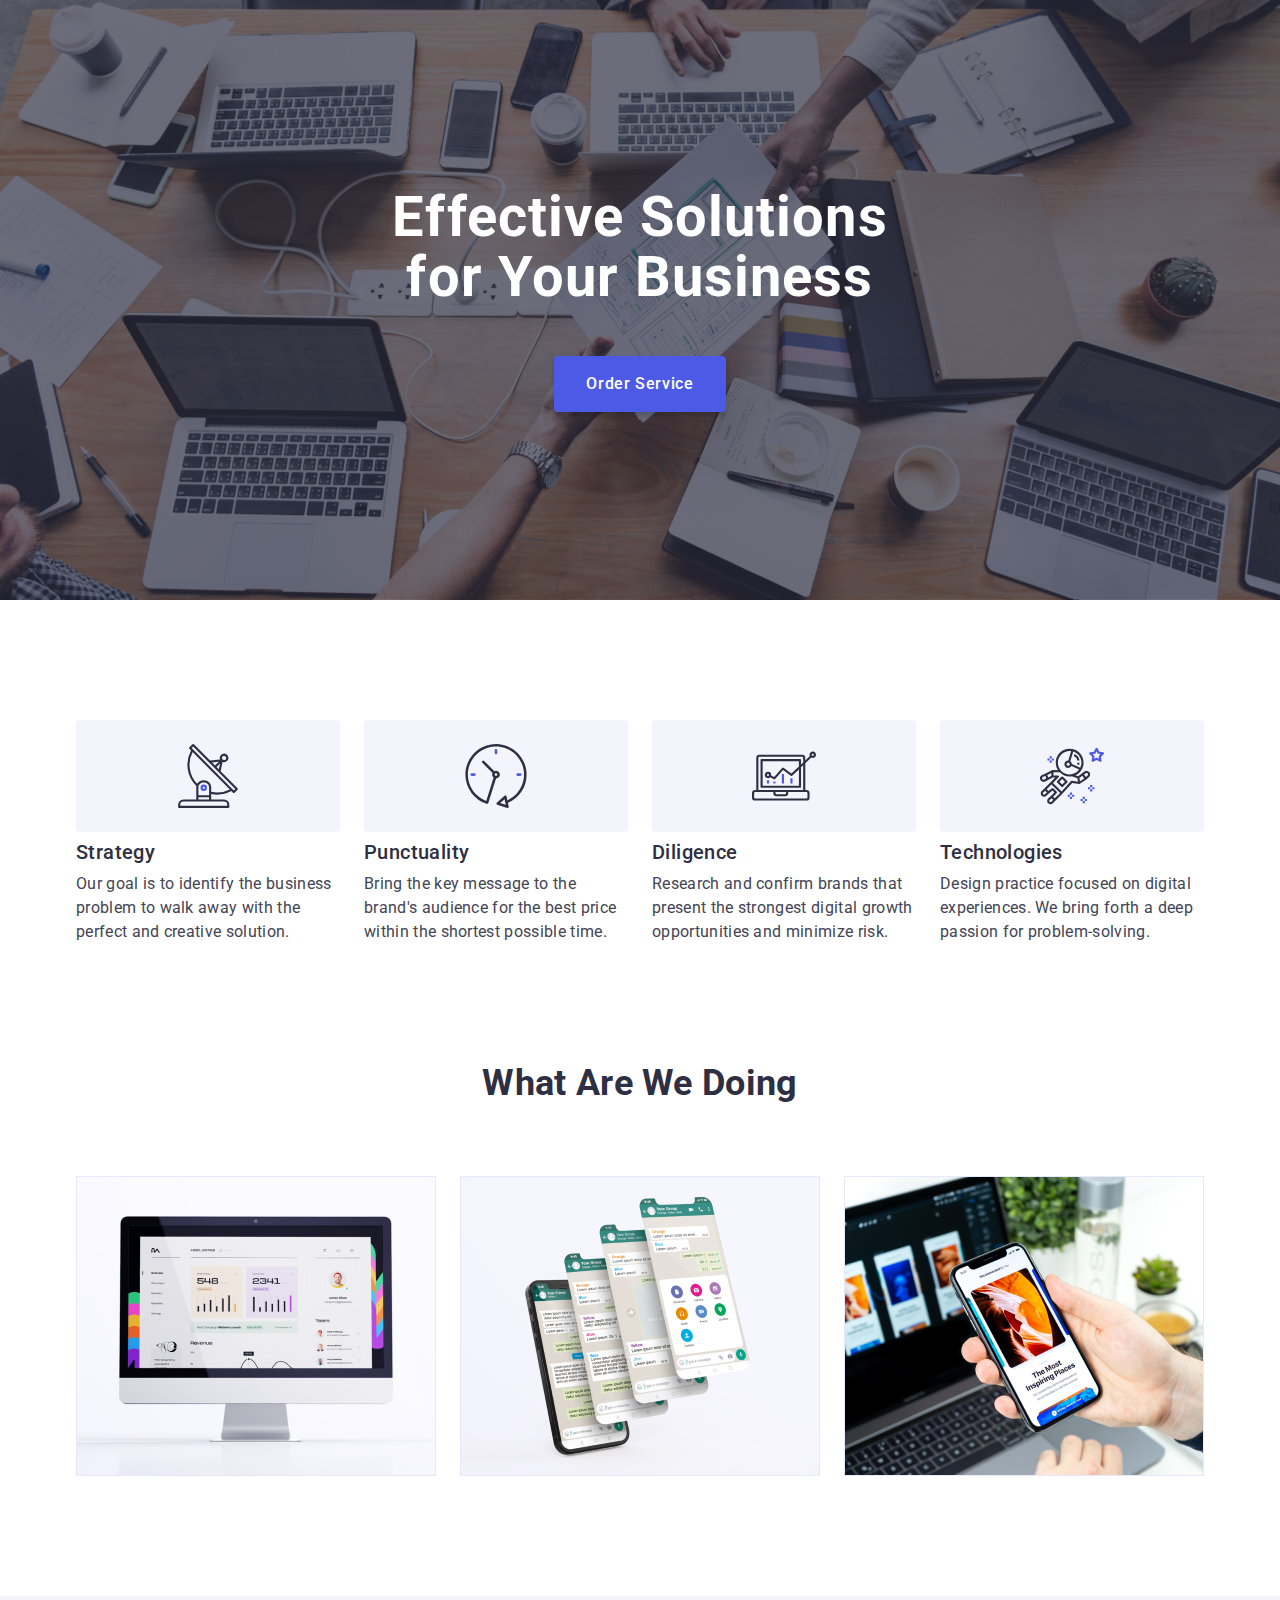
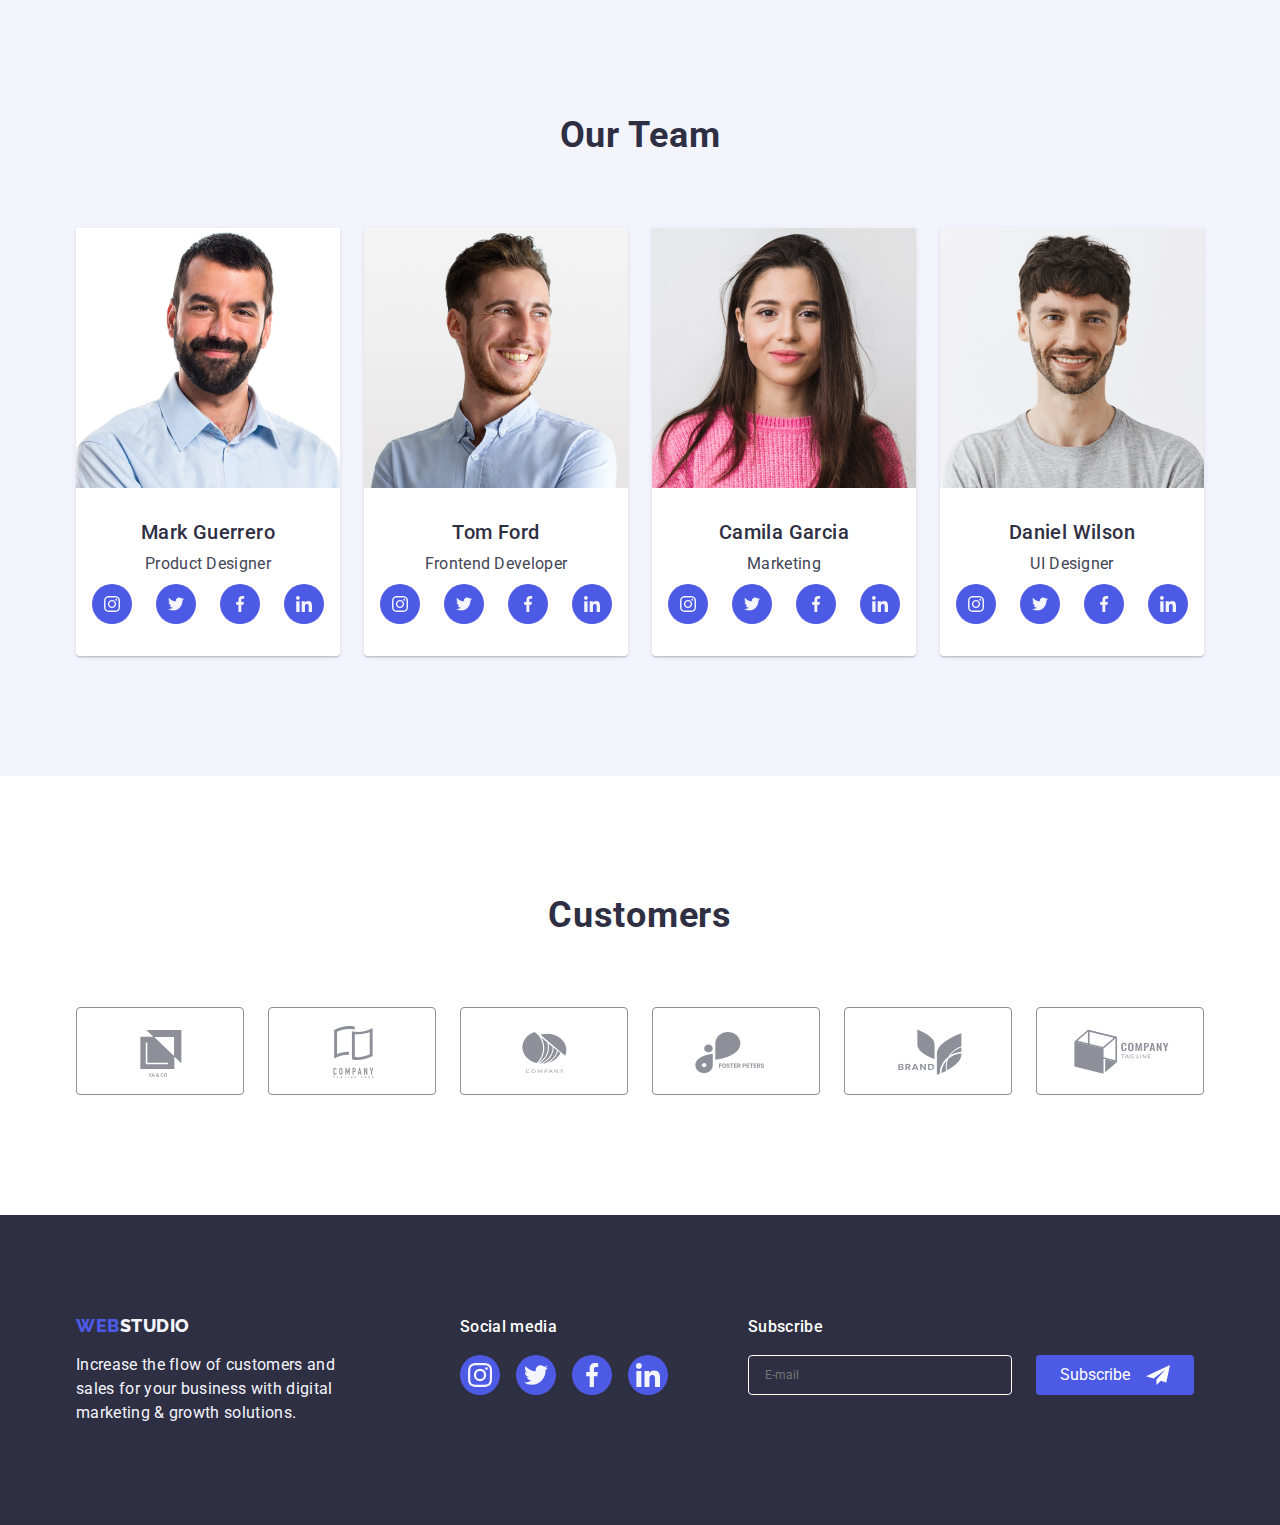
==== commit 983857f7: "add required tag to footer-input" ====
--- a/index.html
+++ b/index.html
@@ -571,6 +571,7 @@
                 type="email"
                 name="email"
                 placeholder="E-mail"
+                required
               />
             </label>
             <button class="footer-subscribe-btn" type="submit">
--- a/css/mobile.css
+++ b/css/mobile.css
@@ -5,7 +5,79 @@
   padding-left: 16px;
   padding-right: 16px;
   text-align: center;
-  outline: 2px solid tomato;
+  /* outline: 2px solid tomato; */
+}
+
+/* Hero */
+.hero {
+  max-width: 1440px;
+  /* height: 600px; */
+  background: var(--main-color);
+  text-align: center;
+  margin-left: auto;
+  margin-right: auto;
+  padding: 112px 0px;
+  background-image: linear-gradient(
+      rgba(46, 47, 66, 0.7),
+      rgba(46, 47, 66, 0.7)
+    ),
+    url(../images/hero-bg-mobile.jpg);
+  background-repeat: no-repeat;
+  background-position: center;
+  background-size: cover;
+}
+@media (min-device-pixel-ratio: 2),
+  (min-resolution: 192dpi),
+  (min-resolution: 2dppx) {
+  .hero {
+    background-image: linear-gradient(
+        rgba(46, 47, 66, 0.7),
+        rgba(46, 47, 66, 0.7)
+      ),
+      url(../images/hero-bg-mobile@2x.jpg);
+  }
+}
+
+.hero-title {
+  max-width: 320px;
+  margin-top: 0;
+  margin-bottom: 48px;
+  margin-left: auto;
+  margin-right: auto;
+  font-style: normal;
+  font-weight: 700;
+  font-size: 36px;
+  line-height: 1.11;
+  letter-spacing: 0.02em;
+  color: var(--white-color);
+}
+.hero-button {
+  display: block;
+  transition: background-color var(--anim-transition);
+}
+
+.hero-button {
+  font-family: "Roboto", sans-serif;
+  font-weight: 500;
+  font-size: 16px;
+  line-height: 1.5;
+  letter-spacing: 0.04em;
+  margin-top: 72px;
+  margin-right: auto;
+  margin-left: auto;
+  min-width: 169px;
+  height: 56px;
+  padding: 16px 32px;
+  color: var(--white-color);
+  background: var(--brand-color);
+  box-shadow: 0px 4px 4px rgba(0, 0, 0, 0.15);
+  border-radius: 4px;
+  border: none;
+  cursor: pointer;
+}
+.hero-button:hover,
+.hero-button:focus {
+  background-color: var(--button-active-color);
 }
 /* Advantages */
 .advantages {
--- a/css/tablet.css
+++ b/css/tablet.css
@@ -1,8 +1,39 @@
+@media screen and (min-width: 429px) {
+  .hero {
+    background-image: linear-gradient(
+        rgba(46, 47, 66, 0.7),
+        rgba(46, 47, 66, 0.7)
+      ),
+      url(../images/hero-bg-tablet.jpg);
+  }
+  @media (min-device-pixel-ratio: 2),
+    (min-resolution: 192dpi),
+    (min-resolution: 2dppx) {
+    .hero {
+      background-image: linear-gradient(
+          rgba(46, 47, 66, 0.7),
+          rgba(46, 47, 66, 0.7)
+        ),
+        url(../images/hero-bg-tablet@2x.jpg);
+    }
+  }
+}
+
 @media screen and (min-width: 768px) {
   .container {
     width: 768px;
     padding: 0 16px;
   }
+  /* Hero */
+  .hero-title {
+    max-width: 496px;
+    font-size: 56px;
+    line-height: 1.07;
+  }
+  .hero-button {
+    margin-top: 36px;
+  }
+  /* Advantages */
   .advantages-list {
     display: flex;
     flex-wrap: wrap;
--- a/css/descktop.css
+++ b/css/descktop.css
@@ -1,7 +1,35 @@
+@media screen and (min-width: 769px) {
+  .hero {
+    background-image: linear-gradient(
+        rgba(46, 47, 66, 0.7),
+        rgba(46, 47, 66, 0.7)
+      ),
+      url(../images/people-office.jpg);
+  }
+  @media (min-device-pixel-ratio: 2),
+    (min-resolution: 192dpi),
+    (min-resolution: 2dppx) {
+    .hero {
+      background-image: linear-gradient(
+          rgba(46, 47, 66, 0.7),
+          rgba(46, 47, 66, 0.7)
+        ),
+        url(../images/hero-bg-descktop@2x.jpg);
+    }
+  }
+}
+
 @media screen and (min-width: 1158px) {
   .container {
     width: 1158px;
     padding: 0 15px;
+  }
+  /* Hero */
+  .hero {
+    padding: 188px 0px;
+  }
+  .hero-button {
+    margin-top: 48px;
   }
   /* Advantages */
   .advantages {
--- a/css/styles.css
+++ b/css/styles.css
@@ -101,65 +101,6 @@
   padding-bottom: 24px;
 }
 /* Hero */
-.hero {
-  max-width: 1440px;
-  height: 600px;
-  background: var(--main-color);
-  text-align: center;
-  margin-left: auto;
-  margin-right: auto;
-  padding: 188px 0px;
-  background-image: linear-gradient(
-      rgba(46, 47, 66, 0.7),
-      rgba(46, 47, 66, 0.7)
-    ),
-    url(../images/people-office.jpg);
-  background-repeat: no-repeat;
-  background-position: center;
-  background-size: cover;
-}
-
-.hero-title {
-  max-width: 496px;
-  margin-top: 0;
-  margin-bottom: 48px;
-  margin-left: auto;
-  margin-right: auto;
-  font-style: normal;
-  font-weight: 700;
-  font-size: 56px;
-  line-height: 1.07;
-  letter-spacing: 0.02em;
-  color: var(--white-color);
-}
-.hero-button {
-  display: block;
-  transition: background-color var(--anim-transition);
-}
-
-.hero-button {
-  font-family: "Roboto", sans-serif;
-  font-weight: 500;
-  font-size: 16px;
-  line-height: 1.5;
-  letter-spacing: 0.04em;
-  margin-top: 48px;
-  margin-right: auto;
-  margin-left: auto;
-  min-width: 169px;
-  height: 56px;
-  padding: 16px 32px;
-  color: var(--white-color);
-  background: var(--brand-color);
-  box-shadow: 0px 4px 4px rgba(0, 0, 0, 0.15);
-  border-radius: 4px;
-  border: none;
-  cursor: pointer;
-}
-.hero-button:hover,
-.hero-button:focus {
-  background-color: var(--button-active-color);
-}
 
 /* Advantages */
 
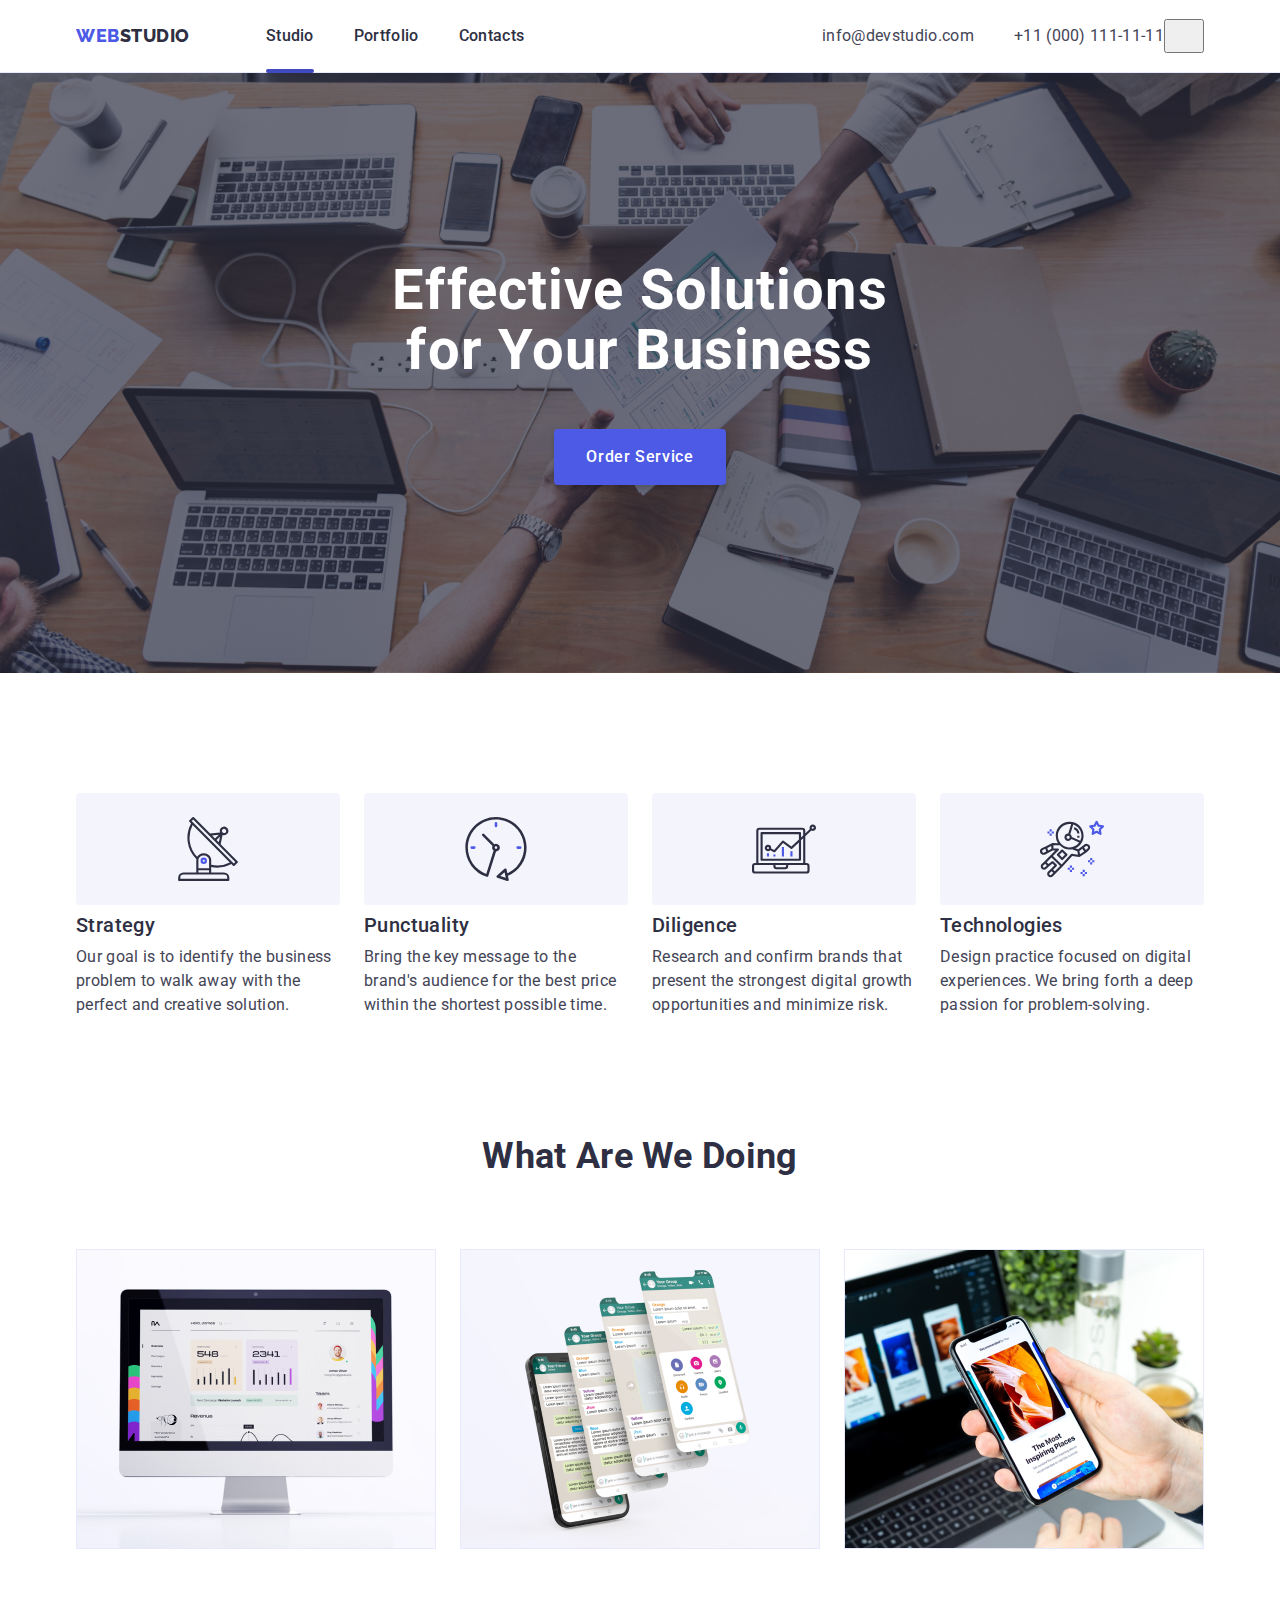
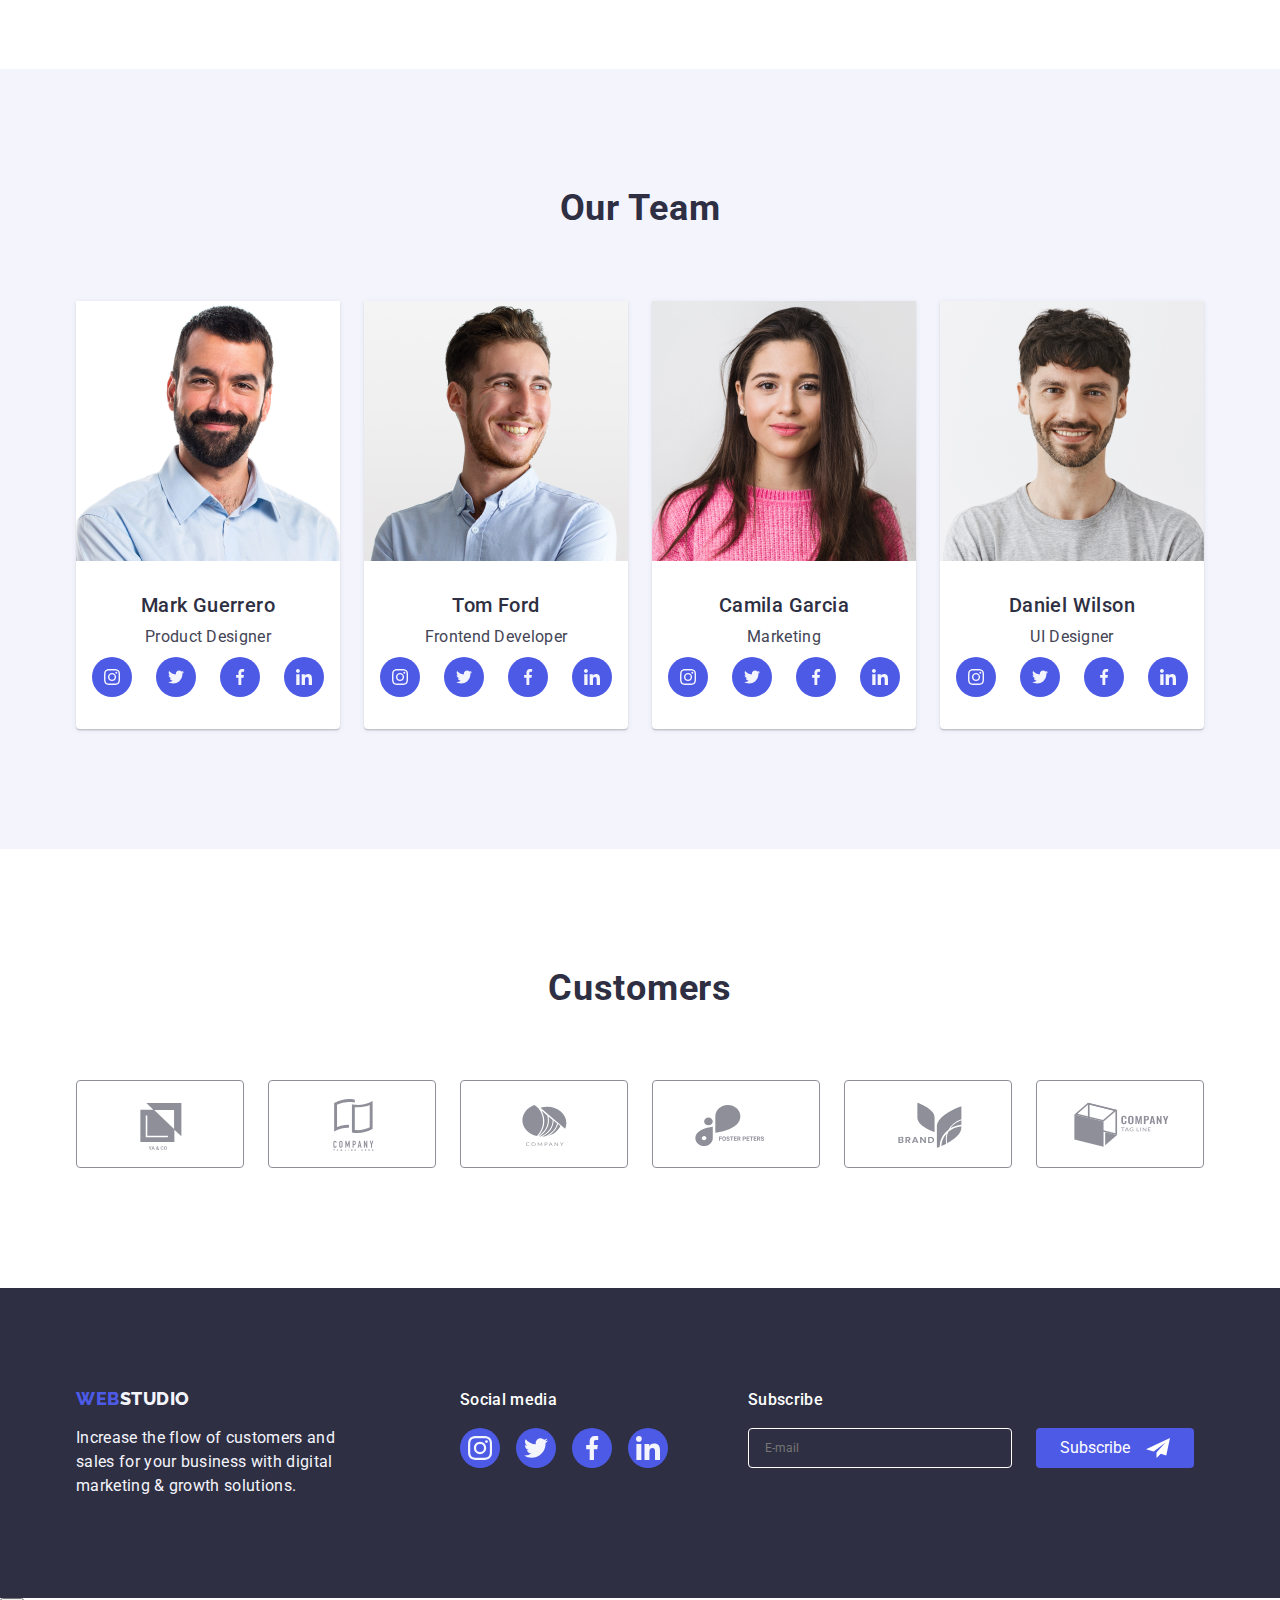
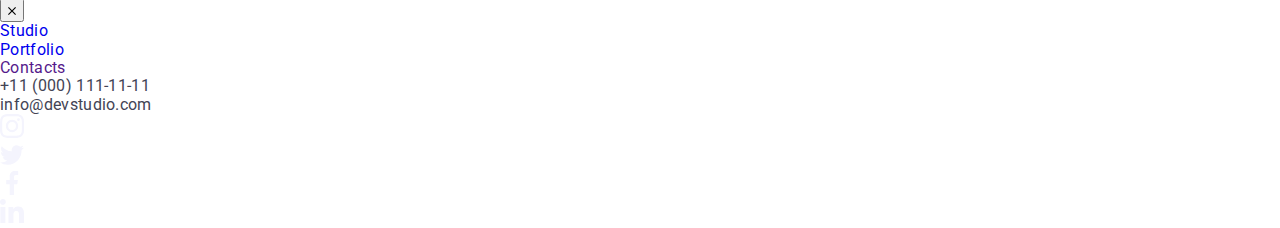
==== commit 2859a0e8: "add mobile modal menu. add 2@x images" ====
--- a/index.html
+++ b/index.html
@@ -30,12 +30,13 @@
   </head>
   <body>
     <!-- Шапка сайту -->
-    <!-- <header class="header">
+    <header class="header">
       <div class="container main-navigation">
         <nav class="main-navigation">
           <a class="logo link" href="./index.html">
             Web<span class="studio">Studio</span>
           </a>
+
           <ul class="list site-nav">
             <li class="item">
               <a class="nav-list link current" href="./index.html">Studio</a>
@@ -61,8 +62,13 @@
             </li>
           </ul>
         </address>
+        <button type="button" class="mobile-open js-open-menu">
+          <svg class="mobile-icon-open" width="24px" height="24px">
+            <use href="./images/icons.svg#icon-hamburger"></use>
+          </svg>
+        </button>
       </div>
-    </header> -->
+    </header>
 
     <main>
       <!-- Герой  -->
@@ -215,6 +221,7 @@
           </ul>
         </div>
       </section>
+
       <!-- Чим ми займаємось -->
       <section class="examples">
         <div class="container">
@@ -222,24 +229,44 @@
 
           <ul class="list examples-container">
             <li class="item">
-              <img src="./images/img1.jpg" alt="website" width="360" />
-            </li>
-            <li class="item">
-              <img src="./images/img2.jpg" alt="application" width="360" />
-            </li>
-            <li class="item">
-              <img src="./images/img3.jpg" alt="web application" width="360" />
+              <img
+                src="./images/img1.jpg"
+                alt="website"
+                width="360"
+                srcset="./images/img1.jpg 1x, ./images/imac@2x.jpg 2x"
+              />
+            </li>
+            <li class="item">
+              <img
+                src="./images/img2.jpg"
+                alt="application"
+                width="360"
+                srcset="./images/img2.jpg 1x, ./images/phone@2x.jpg 2x"
+              />
+            </li>
+            <li class="item">
+              <img
+                src="./images/img3.jpg"
+                alt="web application"
+                width="360"
+                srcset="./images/img3.jpg 1x, ./images/laptop@2x.jpg 2x"
+              />
             </li>
           </ul>
         </div>
       </section>
-      <!-- Наша команда -->
+      <!-- Our Team -->
       <section class="team">
         <div class="container">
           <h2 class="team-title">Our Team</h2>
           <ul class="list team-container">
             <li class="teammates-description">
-              <img src="./images/mark.jpg" alt="Mark's photo" width="264" />
+              <img
+                src="./images/mark.jpg"
+                alt="Mark's photo"
+                width="264"
+                srcset="./images/mark.jpg 1x, ./images/Mark@2x.jpg 2x"
+              />
               <div class="teammates-description-container">
                 <h3 class="teammates-name">Mark Guerrero</h3>
                 <p class="teammates-position">Product Designer</p>
@@ -292,7 +319,12 @@
               </div>
             </li>
             <li class="teammates-description">
-              <img src="./images/tom.jpg" alt="Tom's photo" width="264" />
+              <img
+                src="./images/tom.jpg"
+                alt="Tom's photo"
+                width="264"
+                srcset="./images/tom.jpg 1x, ./images/Tom@2x.jpg 2x"
+              />
               <div class="teammates-description-container">
                 <h3 class="teammates-name">Tom Ford</h3>
                 <p class="teammates-position">Frontend Developer</p>
@@ -345,7 +377,12 @@
               </div>
             </li>
             <li class="teammates-description">
-              <img src="./images/camila.jpg" alt="Camila's photo" width="264" />
+              <img
+                src="./images/camila.jpg"
+                alt="Camila's photo"
+                width="264"
+                srcset="./images/camila.jpg 1x, ./images/Camila@2x.jpg 2x"
+              />
               <div class="teammates-description-container">
                 <h3 class="teammates-name">Camila Garcia</h3>
                 <p class="teammates-position">Marketing</p>
@@ -398,7 +435,12 @@
               </div>
             </li>
             <li class="teammates-description">
-              <img src="./images/daniel.jpg" alt="Daniel's photo" width="264" />
+              <img
+                src="./images/daniel.jpg"
+                alt="Daniel's photo"
+                width="264"
+                srcset="./images/daniel.jpg 1x, ./images/Daniel@2x.jpg 2x"
+              />
               <div class="teammates-description-container">
                 <h3 class="teammates-name">Daniel Wilson</h3>
                 <p class="teammates-position">UI Designer</p>
@@ -584,6 +626,79 @@
         </div>
       </div>
     </footer>
+    <!-- Modal-Menu -->
+    <div class="mobile-menu js-menu-container">
+      <button type="button" class="mobile-close js-close-menu">
+        <svg class="mobile-icon-close" width="8px" height="8px">
+          <use href="./images/icons.svg#icon-close"></use>
+        </svg>
+      </button>
+      <ul class="menu-mobile list">
+        <li>
+          <a class="link menu-mobile-link current-page" href="./index.html"
+            >Studio</a
+          >
+        </li>
+        <li>
+          <a class="link menu-mobile-link" href="./portfolio.html">Portfolio</a>
+        </li>
+        <li><a class="link menu-mobile-link" href="">Contacts</a></li>
+      </ul>
+      <ul class="menu-adress list">
+        <li class="menu-adress-tel">
+          <a href="tel:+110001111111"></a>+11 (000) 111-11-11
+        </li>
+        <li class="menu-adress-mail">
+          <a href="mailto:info@devstudio.com"></a>info@devstudio.com
+        </li>
+      </ul>
+      <ul class="menu-mobile-social list">
+        <li class="mobile-social-item">
+          <a
+            class="link mobile-social"
+            href="https://www.instagram.com/"
+            target="_blank"
+          >
+            <svg class="social-icon" width="24" height="24">
+              <use href="./images/icons.svg#icon-instagram"></use>
+            </svg>
+          </a>
+        </li>
+        <li class="mobile-social-item">
+          <a
+            class="link mobile-social"
+            href="https://www.twitter.com/"
+            target="_blank"
+            ><svg class="social-icon" width="24" height="24">
+              <use href="./images/icons.svg#icon-twitter"></use>
+            </svg>
+          </a>
+        </li>
+        <li class="mobile-social-item">
+          <a
+            class="link mobile-social"
+            href="https://www.facebook.com/"
+            target="_blank"
+          >
+            <svg class="social-icon" width="24" height="24">
+              <use href="./images/icons.svg#icon-facebook"></use>
+            </svg>
+          </a>
+        </li>
+        <li class="mobile-social-item">
+          <a
+            class="link mobile-social"
+            href="https://linkedin.com/"
+            target="_blank"
+          >
+            <svg class="social-icon" width="24" height="24">
+              <use href="./images/icons.svg#icon-linkedin"></use>
+            </svg>
+          </a>
+        </li>
+      </ul>
+    </div>
+    <script src="./js/mobile-menu.js"></script>
     <script src="./js/modal.js"></script>
   </body>
 </html>
--- a/css/mobile.css
+++ b/css/mobile.css
@@ -390,6 +390,214 @@
   background-color: var(--white-color);
   border-color: var(--button-active-color);
 }
+/* Modal */
+.backdrop.is-hidden {
+  opacity: 0;
+  visibility: hidden;
+  pointer-events: none;
+}
+.backdrop {
+  position: fixed;
+  z-index: 100;
+  top: 0;
+  left: 0;
+  width: 100%;
+  height: 100%;
+  background-color: rgba(46, 47, 66, 0.4);
+  opacity: 1;
+  transition: opacity var(--anim-transition), transform var(--anim-transition),
+    visibility var(--anim-transition);
+}
+.is-hidden {
+  visibility: hidden;
+  opacity: 0;
+  pointer-events: none;
+  transform: scale(1.2);
+}
+.modal {
+  position: absolute;
+  width: 408px;
+  min-height: 584px;
+  top: 50%;
+  left: 50%;
+  transform: translate(-50%, -50%);
+  background: #fcfcfc;
+  box-shadow: 0px 1px 1px rgba(0, 0, 0, 0.14), 0px 1px 3px rgba(0, 0, 0, 0.12),
+    0px 2px 1px rgba(0, 0, 0, 0.2);
+  border-radius: 4px;
+  transition: transform var(--anim-transition);
+}
+.backdrop.is-hidden .modal {
+  transform: translate(0);
+}
+
+.modal-close-button {
+  position: absolute;
+  top: 24px;
+  right: 24px;
+  display: flex;
+  justify-content: center;
+  align-items: center;
+  width: 24px;
+  height: 24px;
+  background: var(--accent-color);
+  border: 1px solid rgba(0, 0, 0, 0.1);
+  border-radius: 50%;
+  cursor: pointer;
+  transition: background-color var(--anim-transition),
+    fill var(--anim-transition);
+}
+
+.modal-close-button:hover,
+.modal-close-button:focus {
+  background-color: var(--button-active-color);
+}
+.modal-close-button:hover .close-button {
+  fill: var(--white-color);
+}
+.modal-form {
+  position: absolute;
+  top: 72px;
+  left: 24px;
+}
+.modal-form-label {
+  display: flex;
+  flex-direction: column;
+  gap: 8px;
+  align-items: flex-start;
+}
+.modal-form-label:not(:last-child) {
+  margin-bottom: 8px;
+}
+.modal-form-title {
+  font-weight: 500;
+  font-size: 16px;
+  line-height: 1.5;
+  margin-bottom: 16px;
+  text-align: center;
+  letter-spacing: 0.02em;
+  color: var(--main-color);
+}
+.input-wrapper {
+  position: relative;
+}
+.modal-form-icon {
+  position: absolute;
+  top: 8px;
+  left: 16px;
+  fill: var(--main-color);
+}
+.modal-form-input {
+  display: block;
+  width: 100%;
+}
+.modal-form-name {
+  font-weight: 400;
+  font-size: 12px;
+  line-height: 1.17;
+  letter-spacing: 0.01em;
+  color: var(--main-logo-color);
+}
+.modal-form-input,
+.modal-form-comment {
+  height: 40px;
+  width: 360px;
+  padding: 8px 16px;
+  padding-left: 40px;
+  outline: 1px solid transparent;
+  border: 1px solid rgba(46, 47, 66, 0.4);
+  border-radius: 4px;
+  transition: border-color var(--anim-transition), fill var(--anim-transition);
+}
+.modal-form-comment {
+  padding-left: 16px;
+}
+.modal-form-comment {
+  height: 120px;
+}
+.modal-form-comment::placeholder {
+  font-weight: 400;
+  font-size: 12px;
+  line-height: 1.17;
+  letter-spacing: 0.04em;
+  color: rgba(46, 47, 66, 0.4);
+}
+
+.modal-form-input:hover,
+.modal-form-input:focus {
+  border-color: var(--brand-color);
+}
+.modal-form-input:hover ~ .modal-form-icon,
+.modal-form-input:focus ~ .modal-form-icon {
+  fill: var(--brand-color);
+}
+.modal-form-comment:hover,
+.modal-form-comment:focus {
+  border-color: var(--brand-color);
+}
+.custom-checkbox {
+  display: flex;
+  align-items: center;
+  justify-content: center;
+  width: 16px;
+  height: 16px;
+  border: 1px solid rgba(46, 47, 66, 0.4);
+  border-radius: 2px;
+  color: transparent;
+  transition: background-color var(--anim-transition),
+    border-colo var(--anim-transition), color var(--anim-transition);
+  cursor: pointer;
+}
+
+.checkbox-wrap {
+  display: flex;
+  align-items: center;
+}
+.custom-icon {
+  fill: currentColor;
+  transition: fill var(--anim-transition) 250ms;
+}
+
+.checkbox:checked + .checkbox-wrap > .custom-checkbox {
+  background-color: var(--button-active-color);
+  border-color: transparent;
+  color: var(--white-color);
+}
+
+.checkbox-desc {
+  font-weight: 400;
+  font-size: 12px;
+  line-height: 1.17;
+  letter-spacing: 0.04em;
+  color: var(--main-logo-color);
+  margin-left: 8px;
+}
+
+.checkbox-link {
+  color: var(--brand-color);
+}
+.checkbox-link:hover,
+.checkbox-link:focus {
+  color: var(--button-active-color);
+}
+.modal-form-button {
+  display: block;
+  background-color: var(--brand-color);
+  color: var(--white-color);
+  border: none;
+  box-shadow: 0px 4px 4px rgba(0, 0, 0, 0.15);
+  border-radius: 4px;
+  cursor: pointer;
+  padding: 16px 32px;
+  min-width: 170px;
+  margin: 20px auto;
+  transition: background-color var(--anim-transition);
+}
+.modal-form-button:hover,
+.modal-form-button:focus {
+  background-color: var(--button-active-color);
+}
+
 @media screen and (min-width: 428px) {
   .container {
     width: 428px;
--- a/css/tablet.css
+++ b/css/tablet.css
@@ -33,6 +33,7 @@
   .hero-button {
     margin-top: 36px;
   }
+  /* Modal */
   /* Advantages */
   .advantages-list {
     display: flex;
--- a/css/descktop.css
+++ b/css/descktop.css
@@ -31,6 +31,7 @@
   .hero-button {
     margin-top: 48px;
   }
+  /* Modal */
   /* Advantages */
   .advantages {
     padding: 120px 0px;
--- a/css/styles.css
+++ b/css/styles.css
@@ -232,209 +232,3 @@
     0px 1px 1px rgba(46, 47, 66, 0.16), 0px 2px 1px rgba(46, 47, 66, 0.08);
 }
 /* Modal */
-.backdrop.is-hidden {
-  opacity: 0;
-  visibility: hidden;
-  pointer-events: none;
-}
-.backdrop {
-  position: fixed;
-  z-index: 100;
-  top: 0;
-  left: 0;
-  width: 100%;
-  height: 100%;
-  background-color: rgba(46, 47, 66, 0.4);
-  opacity: 1;
-  transition: opacity var(--anim-transition), transform var(--anim-transition),
-    visibility var(--anim-transition);
-}
-.is-hidden {
-  visibility: hidden;
-  opacity: 0;
-  pointer-events: none;
-  transform: scale(1.2);
-}
-.modal {
-  position: absolute;
-  width: 408px;
-  min-height: 584px;
-  top: 50%;
-  left: 50%;
-  transform: translate(-50%, -50%);
-  background: #fcfcfc;
-  box-shadow: 0px 1px 1px rgba(0, 0, 0, 0.14), 0px 1px 3px rgba(0, 0, 0, 0.12),
-    0px 2px 1px rgba(0, 0, 0, 0.2);
-  border-radius: 4px;
-  transition: transform var(--anim-transition);
-}
-.backdrop.is-hidden .modal {
-  transform: translate(0);
-}
-
-.modal-close-button {
-  position: absolute;
-  top: 24px;
-  right: 24px;
-  display: flex;
-  justify-content: center;
-  align-items: center;
-  width: 24px;
-  height: 24px;
-  background: var(--accent-color);
-  border: 1px solid rgba(0, 0, 0, 0.1);
-  border-radius: 50%;
-  cursor: pointer;
-  transition: background-color var(--anim-transition),
-    fill var(--anim-transition);
-}
-
-.modal-close-button:hover,
-.modal-close-button:focus {
-  background-color: var(--button-active-color);
-}
-.modal-close-button:hover .close-button {
-  fill: var(--white-color);
-}
-.modal-form {
-  position: absolute;
-  top: 72px;
-  left: 24px;
-}
-.modal-form-label {
-  display: flex;
-  flex-direction: column;
-  gap: 8px;
-  align-items: flex-start;
-}
-.modal-form-label:not(:last-child) {
-  margin-bottom: 8px;
-}
-.modal-form-title {
-  font-weight: 500;
-  font-size: 16px;
-  line-height: 1.5;
-  margin-bottom: 16px;
-  text-align: center;
-  letter-spacing: 0.02em;
-  color: var(--main-color);
-}
-.input-wrapper {
-  position: relative;
-}
-.modal-form-icon {
-  position: absolute;
-  top: 8px;
-  left: 16px;
-  fill: var(--main-color);
-}
-.modal-form-input {
-  display: block;
-  width: 100%;
-}
-.modal-form-name {
-  font-weight: 400;
-  font-size: 12px;
-  line-height: 1.17;
-  letter-spacing: 0.01em;
-  color: var(--main-logo-color);
-}
-.modal-form-input,
-.modal-form-comment {
-  height: 40px;
-  width: 360px;
-  padding: 8px 16px;
-  padding-left: 40px;
-  outline: 1px solid transparent;
-  border: 1px solid rgba(46, 47, 66, 0.4);
-  border-radius: 4px;
-  transition: border-color var(--anim-transition), fill var(--anim-transition);
-}
-.modal-form-comment {
-  padding-left: 16px;
-}
-.modal-form-comment {
-  height: 120px;
-}
-.modal-form-comment::placeholder {
-  font-weight: 400;
-  font-size: 12px;
-  line-height: 1.17;
-  letter-spacing: 0.04em;
-  color: rgba(46, 47, 66, 0.4);
-}
-
-.modal-form-input:hover,
-.modal-form-input:focus {
-  border-color: var(--brand-color);
-}
-.modal-form-input:hover ~ .modal-form-icon,
-.modal-form-input:focus ~ .modal-form-icon {
-  fill: var(--brand-color);
-}
-.modal-form-comment:hover,
-.modal-form-comment:focus {
-  border-color: var(--brand-color);
-}
-.custom-checkbox {
-  display: flex;
-  align-items: center;
-  justify-content: center;
-  width: 16px;
-  height: 16px;
-  border: 1px solid rgba(46, 47, 66, 0.4);
-  border-radius: 2px;
-  color: transparent;
-  transition: background-color var(--anim-transition),
-    border-colo var(--anim-transition), color var(--anim-transition);
-  cursor: pointer;
-}
-
-.checkbox-wrap {
-  display: flex;
-  align-items: center;
-}
-.custom-icon {
-  fill: currentColor;
-  transition: fill var(--anim-transition) 250ms;
-}
-
-.checkbox:checked + .checkbox-wrap > .custom-checkbox {
-  background-color: var(--button-active-color);
-  border-color: transparent;
-  color: var(--white-color);
-}
-
-.checkbox-desc {
-  font-weight: 400;
-  font-size: 12px;
-  line-height: 1.17;
-  letter-spacing: 0.04em;
-  color: var(--main-logo-color);
-  margin-left: 8px;
-}
-
-.checkbox-link {
-  color: var(--brand-color);
-}
-.checkbox-link:hover,
-.checkbox-link:focus {
-  color: var(--button-active-color);
-}
-.modal-form-button {
-  display: block;
-  background-color: var(--brand-color);
-  color: var(--white-color);
-  border: none;
-  box-shadow: 0px 4px 4px rgba(0, 0, 0, 0.15);
-  border-radius: 4px;
-  cursor: pointer;
-  padding: 16px 32px;
-  min-width: 170px;
-  margin: 20px auto;
-  transition: background-color var(--anim-transition);
-}
-.modal-form-button:hover,
-.modal-form-button:focus {
-  background-color: var(--button-active-color);
-}
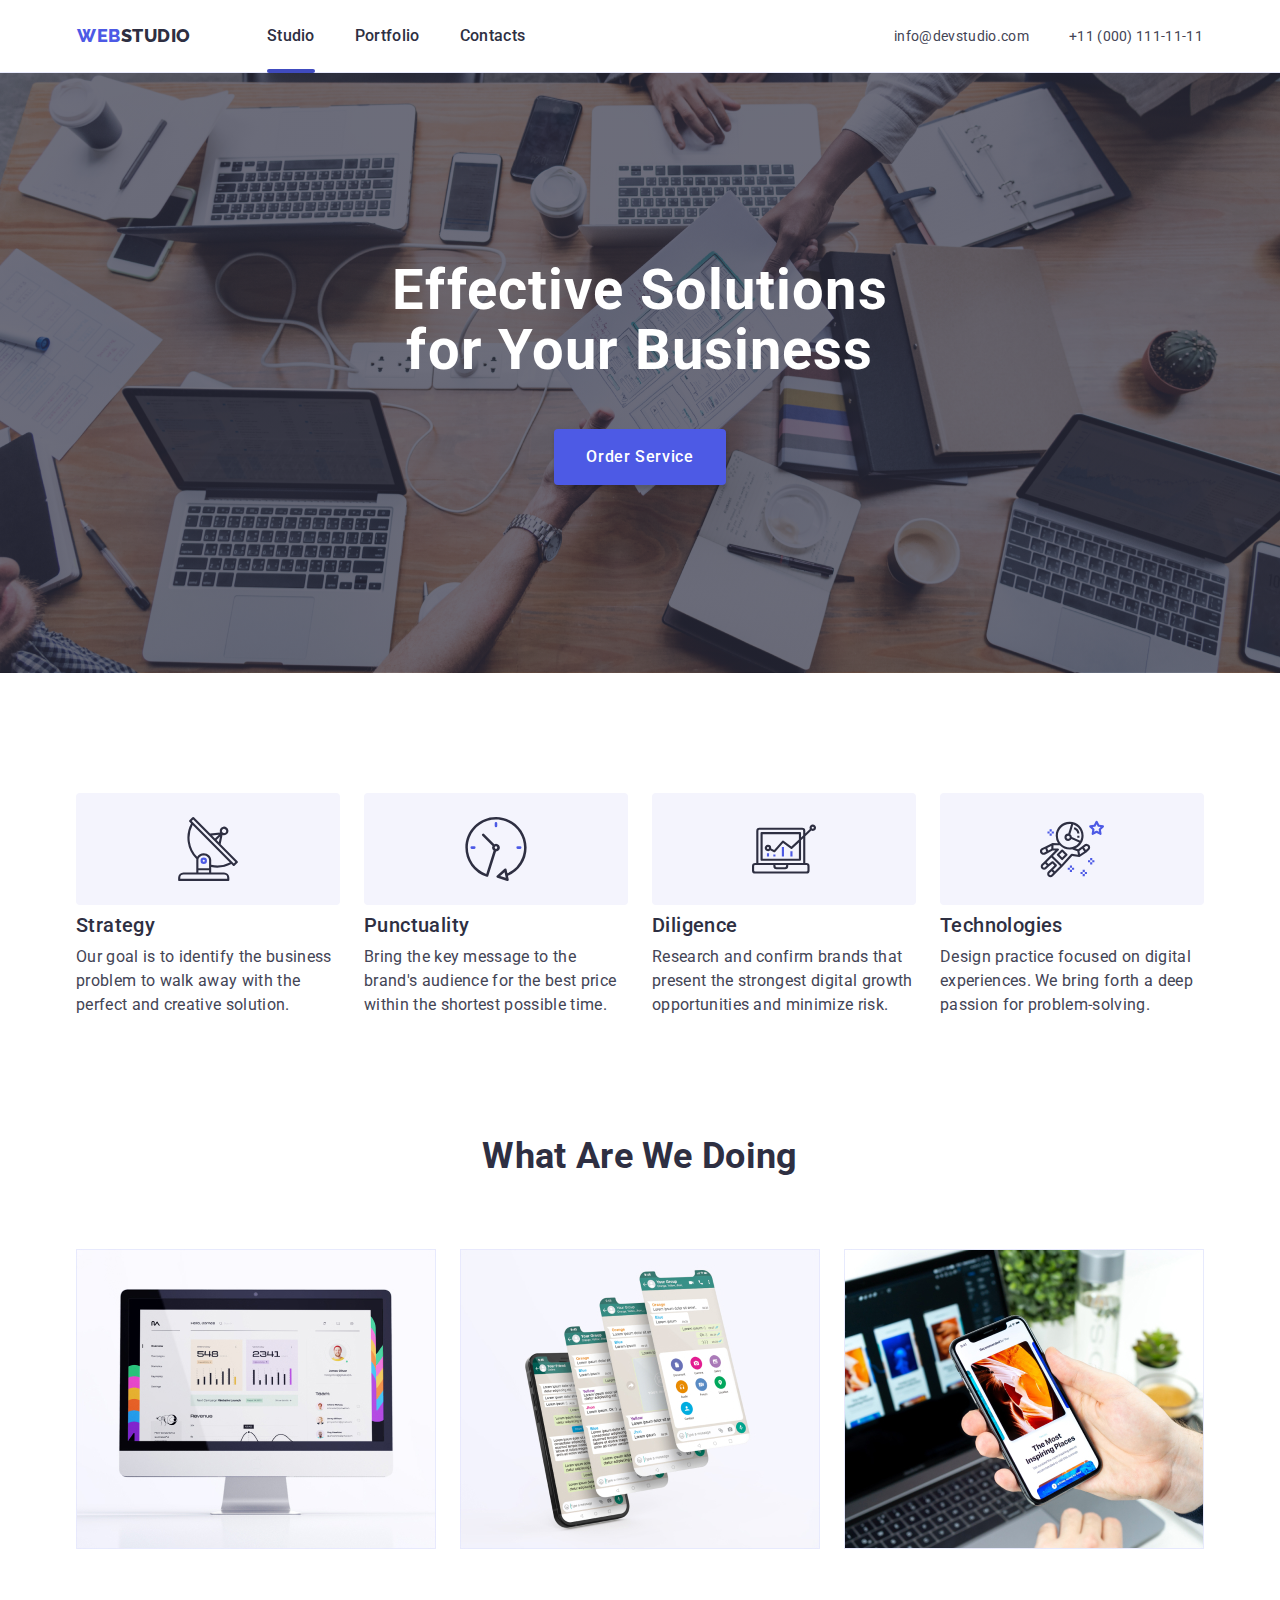
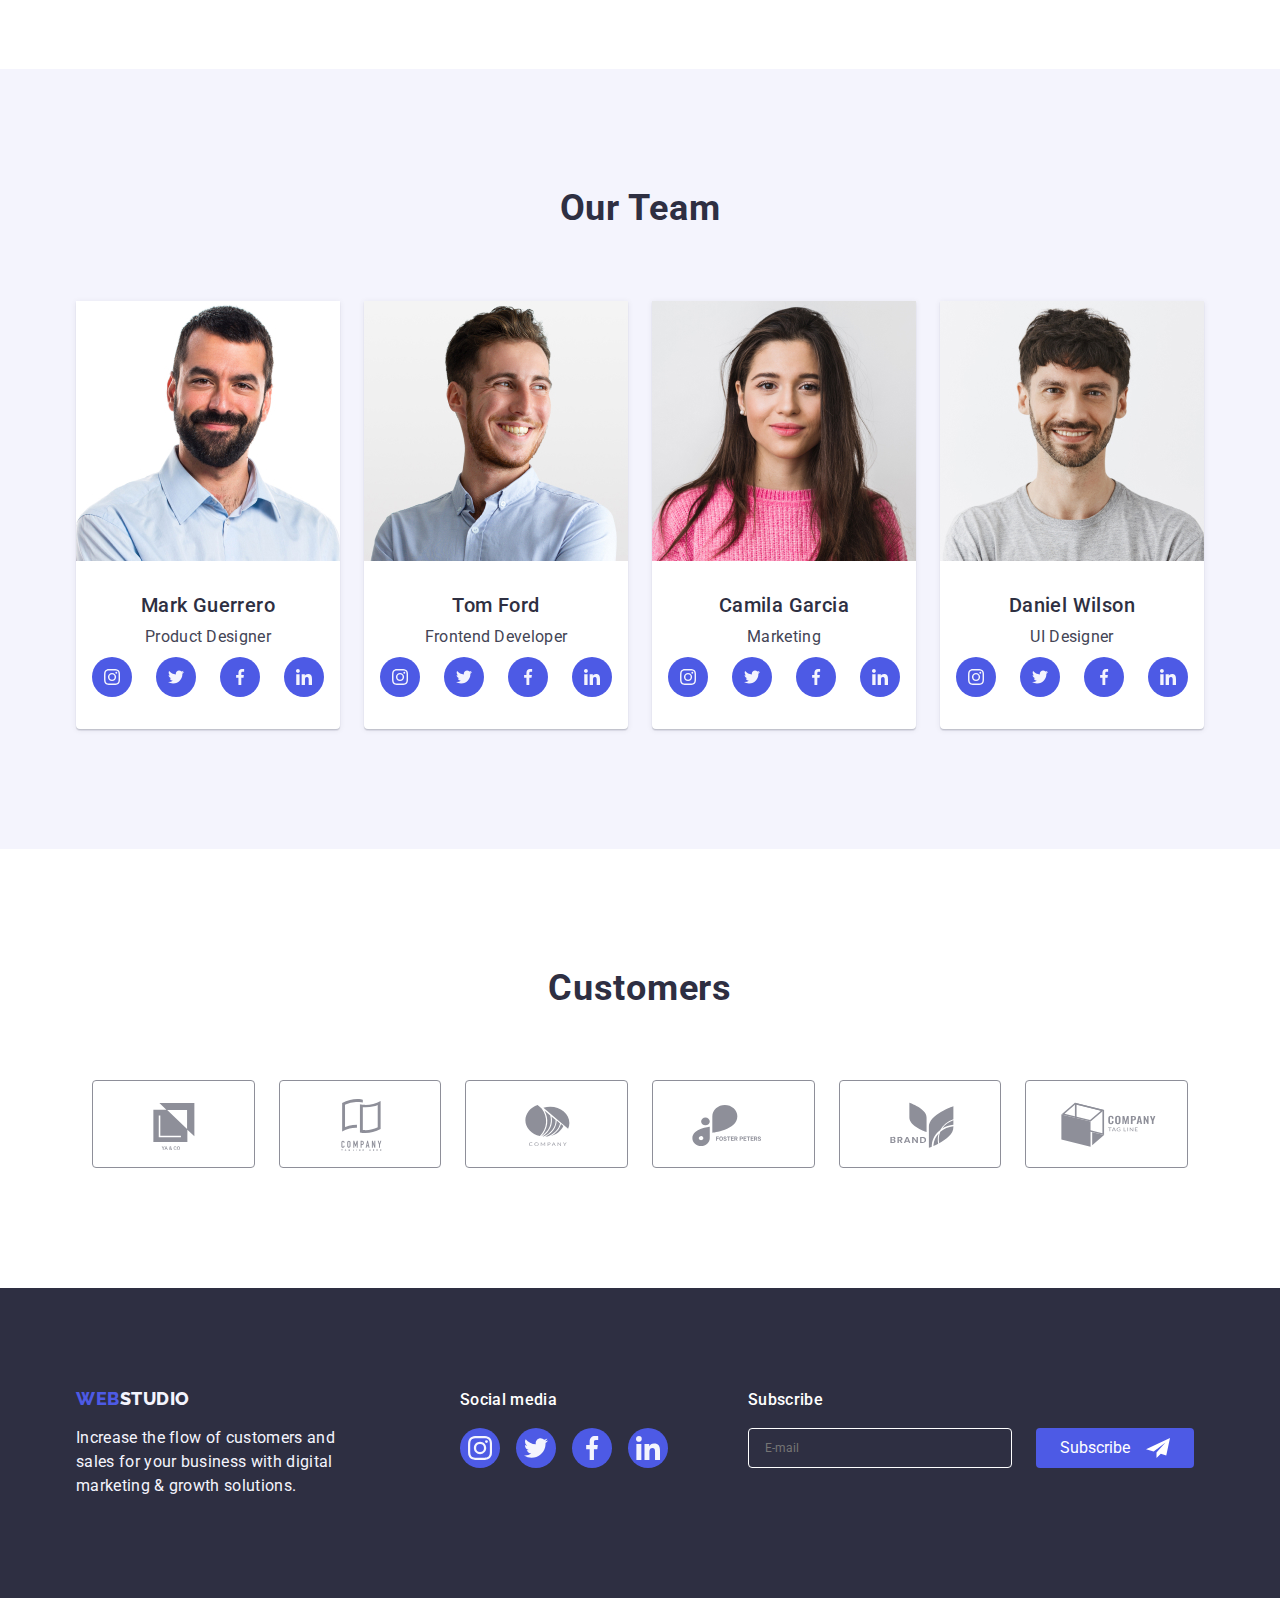
==== commit b06d89ad: "adapting modal-form window" ====
--- a/index.html
+++ b/index.html
@@ -86,11 +86,11 @@
                   <use href="./images/icons.svg#icon-close"></use>
                 </svg>
               </button>
+              <h2 class="modal-form-title">
+                Leave your contacts and we will call you back
+              </h2>
 
               <form class="modal-form">
-                <h2 class="modal-form-title">
-                  Leave your contacts and we will call you back
-                </h2>
                 <label class="modal-form-label">
                   <span class="modal-form-name">Name</span>
                   <span class="input-wrapper">
--- a/css/mobile.css
+++ b/css/mobile.css
@@ -7,7 +7,231 @@
   text-align: center;
   /* outline: 2px solid tomato; */
 }
-
+/* Header */
+.mobile-menu {
+  position: fixed;
+  top: 0;
+  left: 0;
+  background-color: var(--white-color);
+  width: 100%;
+  height: 100%;
+  padding-top: 80px;
+  padding-right: 40px;
+  padding-left: 40px;
+  padding-bottom: 40px;
+  transform: translateX(100%);
+  transition: transform var(--anim-transition);
+  display: flex;
+  flex-direction: column;
+  pointer-events: none;
+  visibility: hidden;
+  opacity: 0;
+}
+.mobile-menu.is-open {
+  transform: translateX(0);
+  pointer-events: initial;
+  visibility: visible;
+  opacity: 1;
+}
+.mobile-open {
+  border: none;
+  background-color: inherit;
+  cursor: pointer;
+}
+.mobile-icon-open {
+  stroke: var(--main-color);
+}
+.mobile-close {
+  position: absolute;
+  top: 24px;
+  right: 24px;
+  width: 24px;
+  height: 24px;
+  display: flex;
+  justify-content: center;
+  align-items: center;
+  border: 1px solid rgba(0, 0, 0, 0.1);
+  border-radius: 50%;
+  cursor: pointer;
+  transition: background-color var(--anim-transition),
+    fill var(--anim-transition);
+}
+.mobile-close:hover,
+.mobile-close:focus {
+  background-color: var(--button-active-color);
+}
+.mobile-close:hover .mobile-icon-close,
+.mobile-close:focus .mobile-icon-close {
+  fill: var(--white-color);
+}
+.menu-mobile,
+.menu-adress {
+  display: flex;
+  flex-direction: column;
+  gap: 40px;
+  font-weight: 700;
+  font-size: 36px;
+  line-height: 1.1;
+  letter-spacing: 0.02em;
+  transition: color var(--anim-transition);
+}
+.menu-mobile .current-page {
+  color: var(--brand-color);
+}
+.menu-mobile:hover,
+.menu-mobile:focus {
+  color: var(--brand-color);
+}
+.menu-mobile-link {
+  color: var(--main-color);
+  text-transform: capitalize;
+}
+.menu-adress {
+  margin-top: auto;
+  margin-bottom: 48px;
+}
+.menu-adress-tel {
+  color: var(--brand-color);
+  cursor: pointer;
+}
+.menu-adress-mail {
+  font-weight: 500;
+  font-size: 20px;
+  line-height: 1.2;
+  letter-spacing: 0.02em;
+  cursor: pointer;
+}
+.menu-mobile-social {
+  display: flex;
+  justify-content: start;
+  gap: 56px;
+}
+.mobile-social-item {
+  width: 40px;
+  height: 40px;
+}
+.mobile-social {
+  display: flex;
+  justify-content: center;
+  align-items: center;
+  background-color: var(--brand-color);
+  width: 100%;
+  height: 100%;
+  border-radius: 50%;
+  transition: background-color var(--anim-transition);
+}
+.mobile-social:hover,
+.mobile-social:focus {
+  background-color: var(--button-active-color);
+}
+
+.header > .container {
+  padding: 24px 16px;
+}
+.main-navigation {
+  display: flex;
+  align-items: center;
+  justify-content: space-between;
+}
+
+.header {
+  border-bottom: 1px solid #e7e9fc;
+  box-shadow: 0px 2px 1px rgba(46, 47, 66, 0.08),
+    0px 1px 1px rgba(46, 47, 66, 0.16), 0px 1px 6px rgba(46, 47, 66, 0.08);
+}
+.logo {
+  font-family: "Raleway", sans-serif;
+  font-style: normal;
+  font-weight: 800;
+  font-size: 18px;
+  line-height: 1.17;
+  color: var(--brand-color);
+  letter-spacing: 0.03em;
+  align-items: center;
+  text-transform: uppercase;
+  text-decoration: none;
+  /* margin-right: 76px; */
+}
+
+.studio {
+  font-family: "Raleway", sans-serif;
+  font-style: normal;
+  font-weight: 800;
+  font-size: 18px;
+  line-height: 1.2;
+  color: var(--main-color);
+  align-items: center;
+  text-transform: uppercase;
+}
+/* Site Nav */
+.site-nav {
+  display: flex;
+  margin-left: 120px;
+}
+
+.site-nav {
+  gap: 40px;
+}
+.site-nav .link {
+  display: block;
+  padding-top: 24px;
+  padding-bottom: 24px;
+}
+.site-nav .item {
+  position: relative;
+}
+.current::after {
+  content: "";
+  position: absolute;
+  width: 100%;
+  height: 4px;
+  bottom: -1px;
+  left: 0;
+  background-color: var(--button-active-color);
+  border-radius: 2px;
+}
+/* Address */
+.address {
+  display: flex;
+  font-style: normal;
+  margin-left: auto;
+}
+.address-list {
+  display: flex;
+  align-items: center;
+  gap: 40px;
+}
+
+.nav-list {
+  font-style: normal;
+  font-weight: 500;
+  font-size: 16px;
+  line-height: 1.5;
+  color: var(--main-color);
+}
+.list .link:hover,
+.list .link:focus {
+  color: var(--button-active-color);
+}
+
+.address-contact {
+  font-style: normal;
+  font-weight: 400;
+  font-size: 16px;
+  line-height: 1.5;
+  color: var(--text-color);
+  text-decoration: none;
+  transition: color var(--anim-transition);
+}
+.address-contact:hover,
+.address-contact:focus {
+  color: var(--button-active-color);
+}
+.address-list .link {
+  display: block;
+  padding-top: 24px;
+  padding-bottom: 24px;
+}
 /* Hero */
 .hero {
   max-width: 1440px;
@@ -41,7 +265,7 @@
 .hero-title {
   max-width: 320px;
   margin-top: 0;
-  margin-bottom: 48px;
+  /* margin-bottom: 48px; */
   margin-left: auto;
   margin-right: auto;
   font-style: normal;
@@ -87,7 +311,7 @@
 .advantages-list {
   display: block;
 }
-.advantages-list .item {
+.advantages-list .item:not(:last-child) {
   margin-bottom: 72px;
 }
 .advantages-name {
@@ -132,6 +356,7 @@
   flex-wrap: wrap;
   justify-content: center;
   gap: 24px;
+  row-gap: 72px;
 }
 .teammates-description {
   background-color: var(--white-color);
@@ -202,8 +427,11 @@
 }
 
 /* Customers */
+/* .customers .container {
+  padding: 0 15px;
+} */
 .customers {
-  padding: 96px 0;
+  padding: 96px 0px;
 }
 .customer-section-title {
   margin-bottom: 72px;
@@ -224,6 +452,7 @@
   flex-wrap: wrap;
   justify-content: center;
   gap: 72px 24px;
+  padding: 0 16px;
 }
 .customers-link {
   display: flex;
@@ -416,7 +645,8 @@
 }
 .modal {
   position: absolute;
-  width: 408px;
+  width: 100%;
+  min-width: 320px;
   min-height: 584px;
   top: 50%;
   left: 50%;
@@ -456,24 +686,24 @@
   fill: var(--white-color);
 }
 .modal-form {
-  position: absolute;
-  top: 72px;
-  left: 24px;
+  display: flex;
+  flex-direction: column;
+  padding: 16px 24px 24px;
 }
 .modal-form-label {
   display: flex;
   flex-direction: column;
-  gap: 8px;
-  align-items: flex-start;
+  gap: 4px;
 }
 .modal-form-label:not(:last-child) {
   margin-bottom: 8px;
 }
 .modal-form-title {
+  width: 100%;
   font-weight: 500;
   font-size: 16px;
   line-height: 1.5;
-  margin-bottom: 16px;
+  margin-top: 72px;
   text-align: center;
   letter-spacing: 0.02em;
   color: var(--main-color);
@@ -487,21 +717,20 @@
   left: 16px;
   fill: var(--main-color);
 }
-.modal-form-input {
-  display: block;
-  width: 100%;
-}
+
 .modal-form-name {
   font-weight: 400;
   font-size: 12px;
   line-height: 1.17;
   letter-spacing: 0.01em;
+  text-align: left;
   color: var(--main-logo-color);
 }
 .modal-form-input,
 .modal-form-comment {
+  display: block;
+  width: 100%;
   height: 40px;
-  width: 360px;
   padding: 8px 16px;
   padding-left: 40px;
   outline: 1px solid transparent;
@@ -509,11 +738,13 @@
   border-radius: 4px;
   transition: border-color var(--anim-transition), fill var(--anim-transition);
 }
+
 .modal-form-comment {
   padding-left: 16px;
 }
 .modal-form-comment {
   height: 120px;
+  resize: none;
 }
 .modal-form-comment::placeholder {
   font-weight: 400;
@@ -551,25 +782,27 @@
 
 .checkbox-wrap {
   display: flex;
-  align-items: center;
-}
-.custom-icon {
-  fill: currentColor;
-  transition: fill var(--anim-transition) 250ms;
-}
-
-.checkbox:checked + .checkbox-wrap > .custom-checkbox {
-  background-color: var(--button-active-color);
-  border-color: transparent;
-  color: var(--white-color);
-}
-
-.checkbox-desc {
+  flex-wrap: wrap;
+  align-items: center;
+  margin-top: 16px;
   font-weight: 400;
   font-size: 12px;
   line-height: 1.17;
   letter-spacing: 0.04em;
   color: var(--main-logo-color);
+}
+.custom-icon {
+  fill: currentColor;
+  transition: fill var(--anim-transition) 250ms;
+}
+
+.checkbox:checked + .checkbox-wrap > .custom-checkbox {
+  background-color: var(--button-active-color);
+  border-color: transparent;
+  color: var(--white-color);
+}
+
+.checkbox-desc {
   margin-left: 8px;
 }
 
@@ -581,16 +814,19 @@
   color: var(--button-active-color);
 }
 .modal-form-button {
-  display: block;
+  display: flex;
+  justify-content: center;
+  align-items: center;
+  min-width: 170px;
+  padding: 16px 32px;
+  margin: 24px auto 0;
+  border: none;
   background-color: var(--brand-color);
   color: var(--white-color);
   border: none;
   box-shadow: 0px 4px 4px rgba(0, 0, 0, 0.15);
   border-radius: 4px;
   cursor: pointer;
-  padding: 16px 32px;
-  min-width: 170px;
-  margin: 20px auto;
   transition: background-color var(--anim-transition);
 }
 .modal-form-button:hover,
@@ -602,4 +838,17 @@
   .container {
     width: 428px;
   }
-}
+  .modal {
+    width: 408px;
+  }
+  .modal-form-input,
+  .modal-form-comment {
+    width: 360px;
+  }
+}
+@media screen and (max-width: 767px) {
+  .site-nav,
+  .address-list {
+    display: none;
+  }
+}
--- a/css/tablet.css
+++ b/css/tablet.css
@@ -24,6 +24,27 @@
     width: 768px;
     padding: 0 16px;
   }
+  /* Header */
+  .header > .container {
+    padding-top: 0;
+    padding-bottom: 0;
+  }
+  .site-nav {
+    margin-right: auto;
+  }
+
+  .address-list {
+    flex-direction: column;
+    gap: 5px;
+  }
+  .address-list .link {
+    padding-top: 0px;
+    padding-bottom: 0px;
+    font-size: 14px;
+  }
+  .mobile-open {
+    display: none;
+  }
   /* Hero */
   .hero-title {
     max-width: 496px;
@@ -39,6 +60,7 @@
     display: flex;
     flex-wrap: wrap;
     gap: 24px;
+    row-gap: 72px;
   }
   .advantages-name {
     text-align: left;
@@ -50,15 +72,21 @@
   }
   .advantages-list .item {
     flex-basis: calc((100% - 24px) / 2);
-    margin-bottom: 72px;
-  }
-  .advantages-list .item:nth-child(3) {
     margin-bottom: 0;
   }
-  .advantages-list .item:nth-child(4) {
-    margin-bottom: 0;
+  .advantages-list .item:not(:last-child) {
+    margin-bottom: 0px;
+  }
+  /* Team */
+  .team-container {
+    gap: 24px;
+    row-gap: 64px;
   }
   /* Customers */
+  /* .customers {
+    padding: 96px 0px;
+  } */
+
   .customers-item {
     flex-basis: calc((100% - 48px) / 3);
     height: 88px;
@@ -71,7 +99,7 @@
     gap: 24px;
   }
   .container-logo {
-    margin-left: 0px;
+    padding-left: 92px;
   }
   .container-logo > .logo {
     display: block;
@@ -80,10 +108,14 @@
   .footer-desc {
     width: 264px;
   }
+  .subscribe-title {
+    margin-top: 72px;
+  }
   .social-media-title {
     text-align: left;
   }
   .footer-subscribe-container {
+    margin-left: 92px;
     width: 453px;
     text-align: left;
   }
--- a/css/descktop.css
+++ b/css/descktop.css
@@ -24,6 +24,21 @@
     width: 1158px;
     padding: 0 15px;
   }
+  /* Header */
+  .address-list {
+    display: flex;
+    flex-direction: row;
+    align-items: center;
+    gap: 40px;
+  }
+  .address-list .link {
+    display: block;
+    padding-top: 24px;
+    padding-bottom: 24px;
+  }
+  .site-nav {
+    margin-left: 76px;
+  }
   /* Hero */
   .hero {
     padding: 188px 0px;
@@ -43,7 +58,6 @@
   }
   .advantages-list .item {
     flex-basis: calc((100% - 72px) / 4);
-    margin-bottom: 0;
   }
   .advantages-name {
     font-weight: 500;
@@ -92,6 +106,9 @@
     width: calc((100% - 48px) / 3);
   }
   /* Team */
+  .team-container {
+    row-gap: 0px;
+  }
   .team {
     padding: 120px 0px;
   }
@@ -108,6 +125,9 @@
     height: 88px;
   }
   /* Footer */
+  .container-logo {
+    padding-left: 0px;
+  }
   .footer {
     padding: 100px 0px;
   }
@@ -128,4 +148,7 @@
   .footer-form-input {
     border: 1px solid var(--white-color);
   }
+  .subscribe-title {
+    margin-top: 0;
+  }
 }
--- a/css/styles.css
+++ b/css/styles.css
@@ -1,105 +1,5 @@
 /* Header */
-.main-navigation {
-  display: flex;
-  align-items: center;
-}
-.header {
-  border-bottom: 1px solid #e7e9fc;
-  box-shadow: 0px 2px 1px rgba(46, 47, 66, 0.08),
-    0px 1px 1px rgba(46, 47, 66, 0.16), 0px 1px 6px rgba(46, 47, 66, 0.08);
-}
-.logo {
-  font-family: "Raleway", sans-serif;
-  font-style: normal;
-  font-weight: 800;
-  font-size: 18px;
-  line-height: 1.17;
-  color: var(--brand-color);
-  letter-spacing: 0.03em;
-  align-items: center;
-  text-transform: uppercase;
-  text-decoration: none;
-  margin-right: 76px;
-}
 
-.studio {
-  font-family: "Raleway", sans-serif;
-  font-style: normal;
-  font-weight: 800;
-  font-size: 18px;
-  line-height: 1.2;
-  color: var(--main-color);
-  align-items: center;
-  text-transform: uppercase;
-}
-/* Site Nav */
-.site-nav {
-  display: flex;
-}
-
-.site-nav {
-  gap: 40px;
-}
-.site-nav .link {
-  display: block;
-  padding-top: 24px;
-  padding-bottom: 24px;
-}
-.site-nav .item {
-  position: relative;
-}
-.current::after {
-  content: "";
-  position: absolute;
-  width: 100%;
-  height: 4px;
-  bottom: -1px;
-  left: 0;
-  background-color: var(--button-active-color);
-  border-radius: 2px;
-}
-/* Address */
-.address {
-  display: flex;
-  font-style: normal;
-  margin-left: auto;
-}
-.address-list {
-  display: flex;
-  align-items: center;
-  gap: 40px;
-}
-
-.nav-list {
-  font-style: normal;
-  font-weight: 500;
-  font-size: 16px;
-  line-height: 1.5;
-  color: var(--main-color);
-}
-.list .link:hover,
-.list .link:focus {
-  color: var(--button-active-color);
-}
-
-.address-contact {
-  font-style: normal;
-  font-weight: 400;
-  font-size: 16px;
-  line-height: 1.5;
-  color: var(--text-color);
-  text-decoration: none;
-  transition: color var(--anim-transition);
-}
-.address-contact:hover,
-.address-contact:focus {
-  color: var(--button-active-color);
-}
-.address-list .link {
-  display: block;
-  padding-top: 24px;
-  padding-bottom: 24px;
-}
 /* Hero */
 
 /* Advantages */
